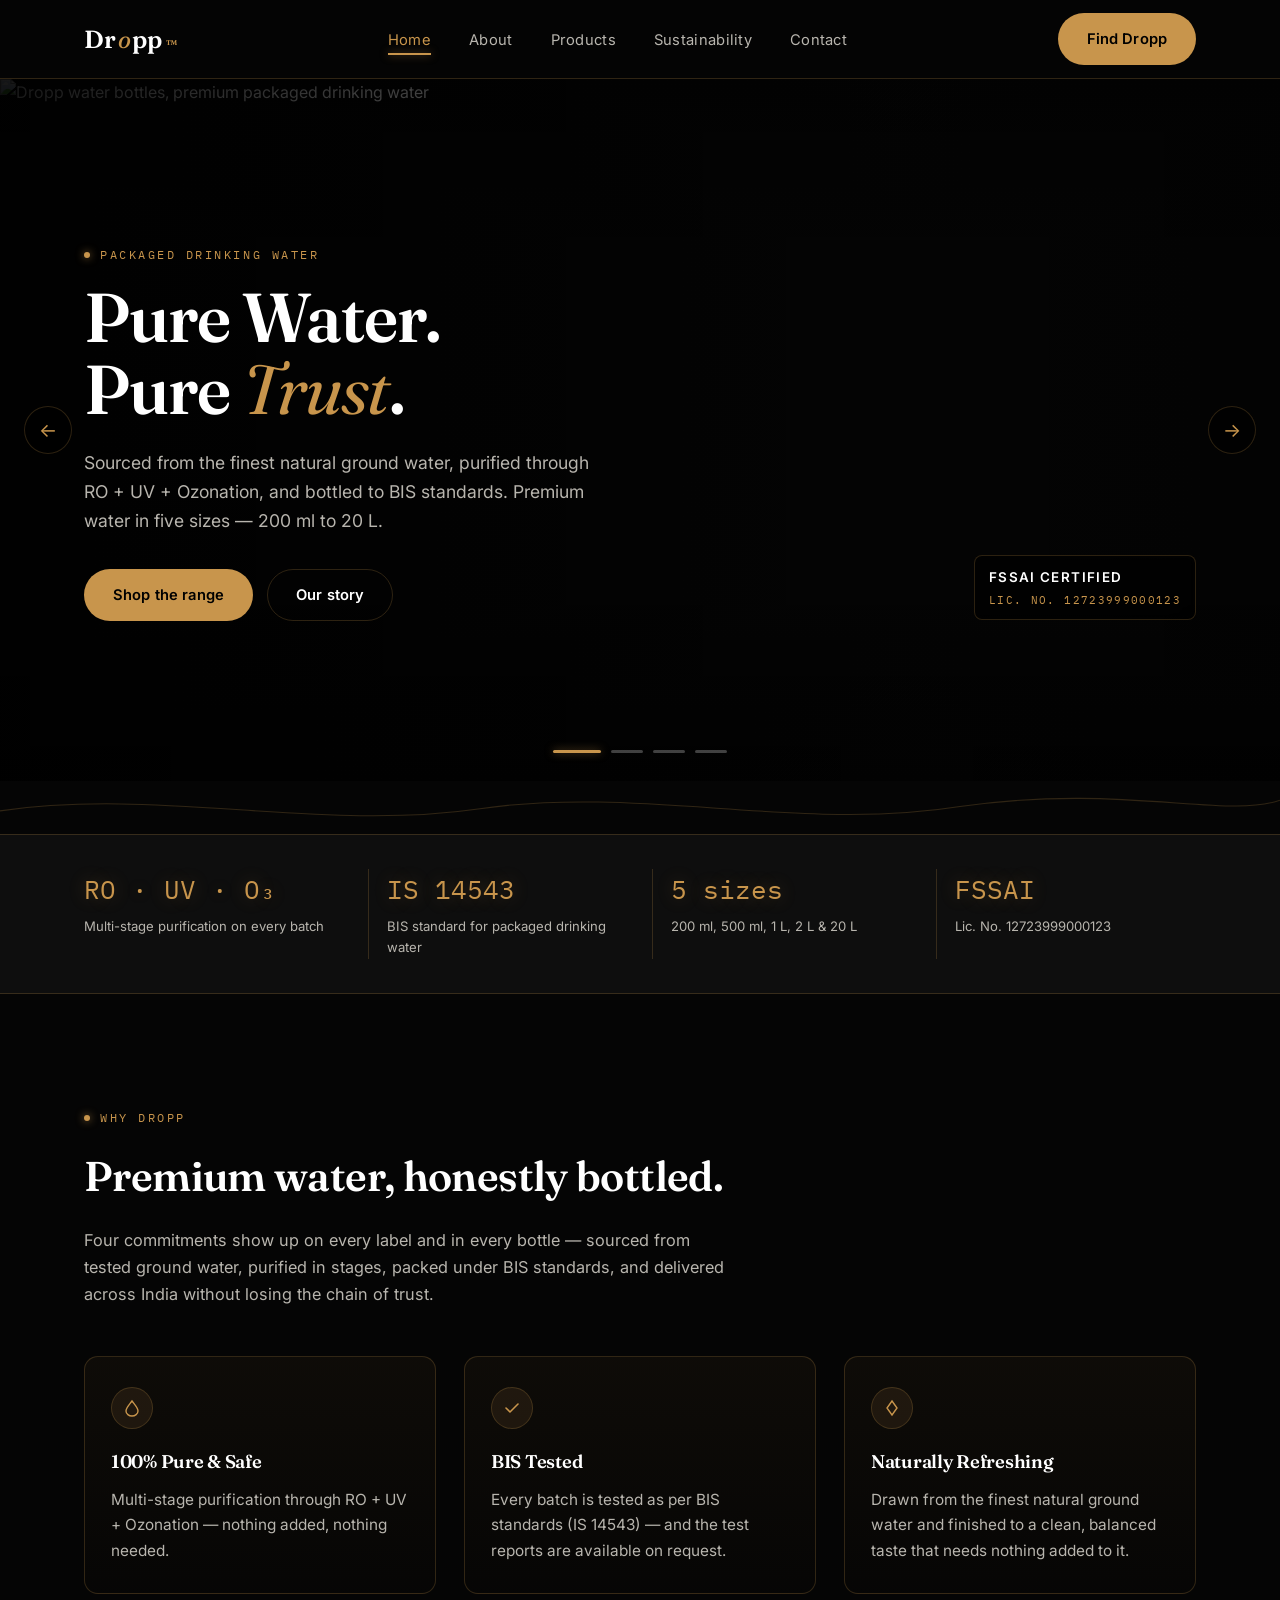
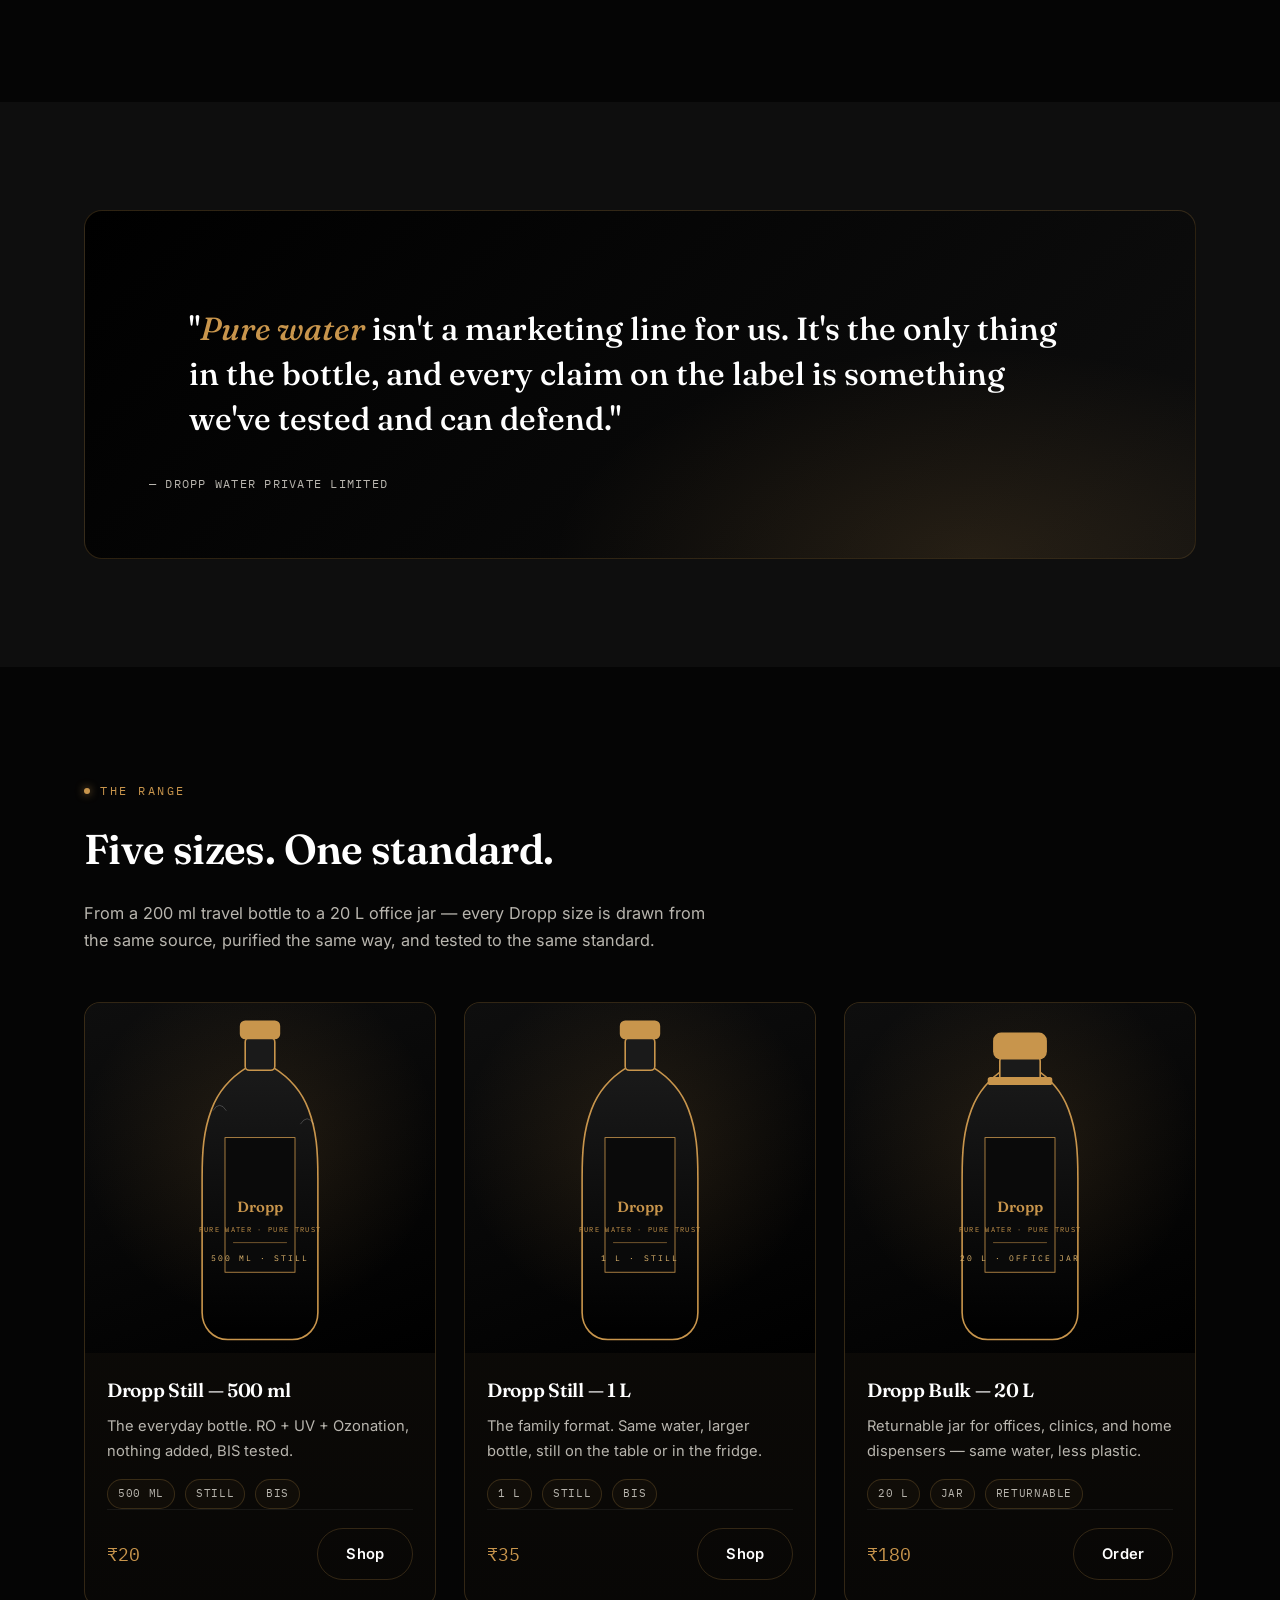
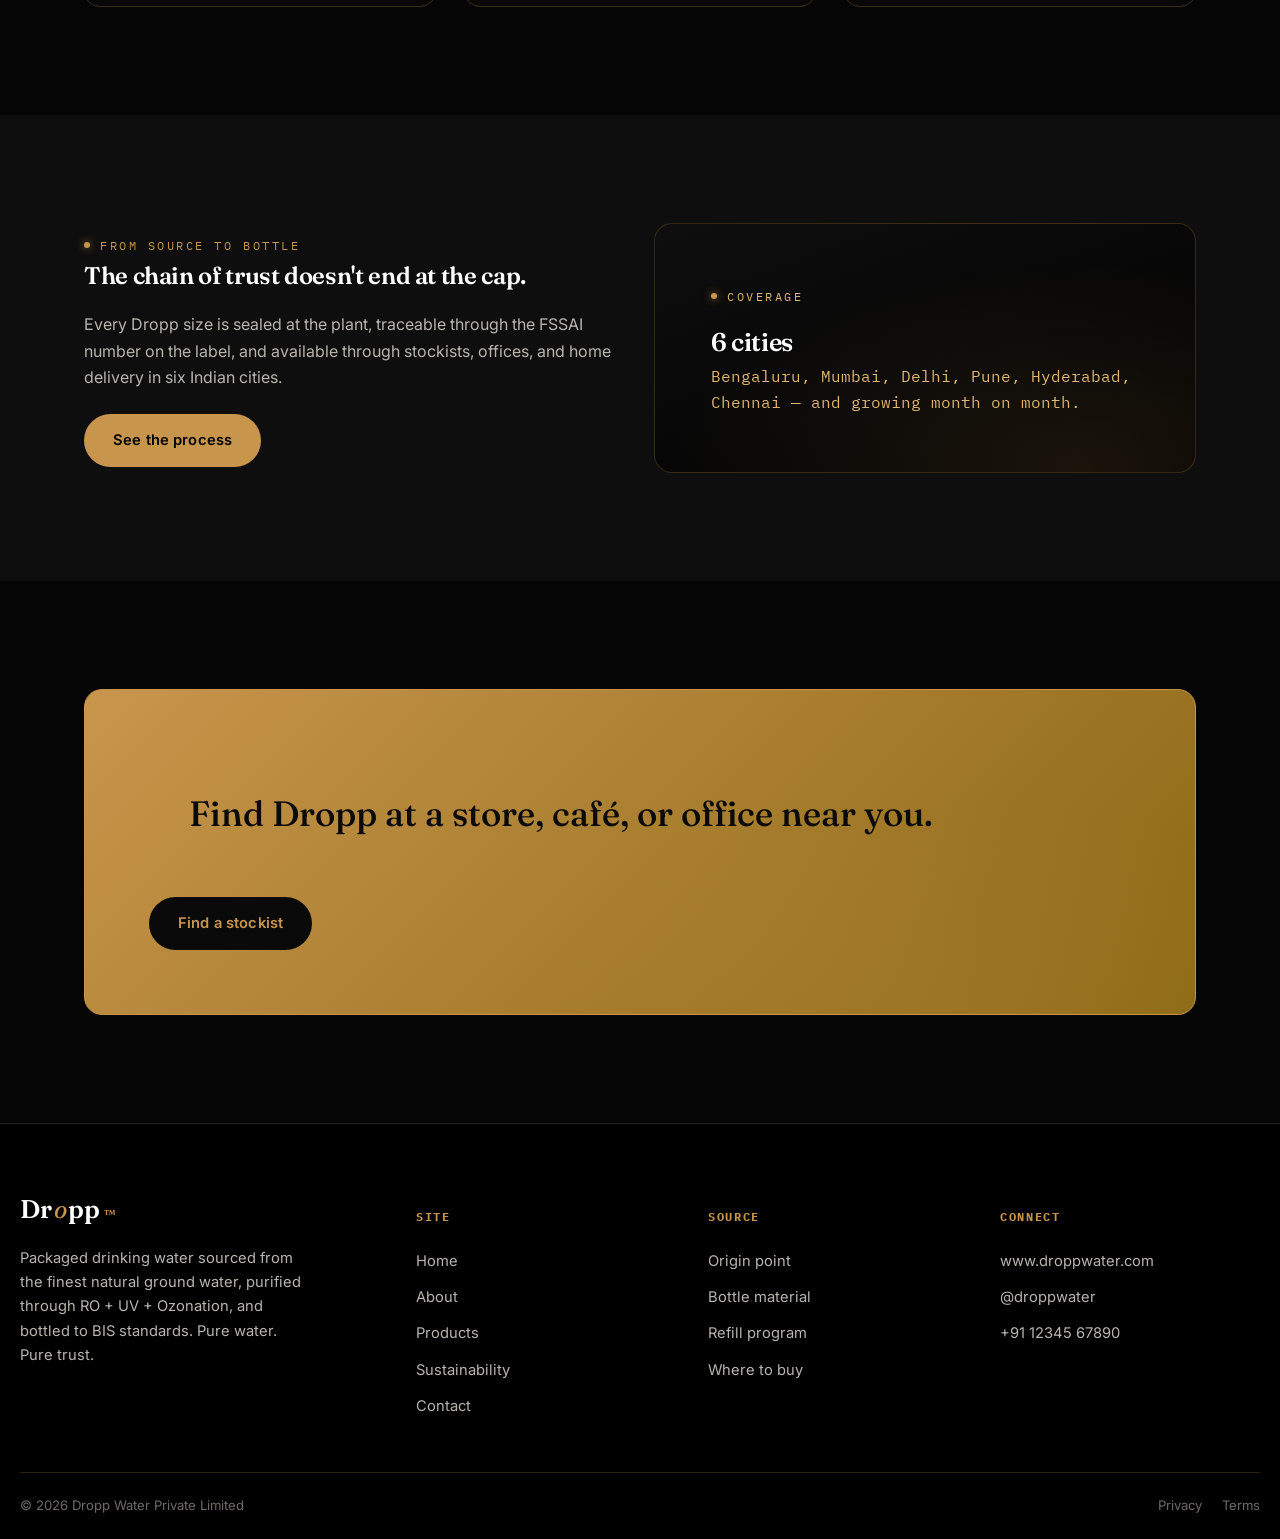
==== index.html @ 93db6e57 "Add files via upload" ====
<!DOCTYPE html>
<html lang="en">
<head>
<meta charset="UTF-8">
<meta name="viewport" content="width=device-width, initial-scale=1.0">
<title>Dropp — Pure Water. Pure Trust.</title>
<meta name="description" content="Dropp is packaged drinking water sourced from the finest natural ground water, purified through RO + UV + ozonation, and bottled to BIS standards. Pure water. Pure trust.">
<link rel="preconnect" href="https://fonts.googleapis.com">
<link href="https://fonts.googleapis.com/css2?family=Fraunces:ital,opsz,wght@0,9..144,380;0,9..144,500;0,9..144,600;1,9..144,400&family=Inter:wght@400;500;600&family=IBM+Plex+Mono:wght@400;500&display=swap" rel="stylesheet">
<link rel="stylesheet" href="styles.css">
</head>
<body>

<header class="site-header">
  <div class="wrap">
    <a href="index.html" class="logo">Dr<em>o</em>pp<sup>™</sup></a>
    <nav class="main-nav" id="main-nav">
      <ul>
        <li><a href="index.html" class="active">Home</a></li>
        <li><a href="about.html">About</a></li>
        <li><a href="products.html">Products</a></li>
        <li><a href="sustainability.html">Sustainability</a></li>
        <li><a href="contact.html">Contact</a></li>
      </ul>
    </nav>
    <div class="header-actions">
      <a href="contact.html" class="btn btn-primary">Find Dropp</a>
      <button class="menu-toggle" aria-label="Toggle menu" aria-expanded="false"><span></span></button>
    </div>
  </div>
</header>

<main>

  <!-- HERO SLIDER -->
  <section class="hero-slider" aria-roledescription="carousel" aria-label="Featured highlights">

    <!-- Slide 1: Bottle product image -->
    <div class="slide active" role="group" aria-label="Slide 1 of 4">
      <div class="slide-bg">
        <img src="image/bottles.png" alt="Dropp water bottles, premium packaged drinking water">
      </div>
      <div class="wrap slide-inner">
        <div class="slide-content">
          <span class="eyebrow">Packaged Drinking Water</span>
          <h1>Pure Water.<br>Pure <em>Trust</em>.</h1>
          <p class="lede">Sourced from the finest natural ground water, purified through RO + UV + Ozonation, and bottled to BIS standards. Premium water in five sizes — 200&nbsp;ml to 20&nbsp;L.</p>
          <div class="hero-actions">
            <a href="products.html" class="btn btn-primary">Shop the range</a>
            <a href="about.html" class="btn btn-ghost">Our story</a>
          </div>
        </div>
        <div class="slide-art" aria-hidden="true">
          <div class="gold-emblem">
            <strong>FSSAI Certified</strong>
            Lic. No. 12723999000123
          </div>
        </div>
      </div>
    </div>

    <!-- Slide 2: Multi-stage purification -->
    <div class="slide" role="group" aria-label="Slide 2 of 4">
      <div class="slide-bg gradient"></div>
      <div class="wrap slide-inner">
        <div class="slide-content">
          <span class="eyebrow">The Process</span>
          <h1>RO&nbsp;+&nbsp;UV&nbsp;+<br><em>Ozonation</em>.</h1>
          <p class="lede">Every drop passes through a multi-stage purification sequence — sediment filtration, reverse osmosis, ultraviolet sterilisation, and ozone treatment — so what reaches the bottle is nothing but water.</p>
          <div class="hero-actions">
            <a href="sustainability.html" class="btn btn-primary">See the process</a>
            <a href="products.html" class="btn btn-ghost">Browse sizes</a>
          </div>
        </div>
        <div class="slide-art" aria-hidden="true">
          <svg viewBox="0 0 320 380" xmlns="http://www.w3.org/2000/svg" style="width:100%; max-width:340px;">
            <defs>
              <linearGradient id="dropGrad" x1="0" y1="0" x2="0" y2="1">
                <stop offset="0%" stop-color="#E0B66E" stop-opacity="0.9"/>
                <stop offset="60%" stop-color="#C8954C" stop-opacity="0.7"/>
                <stop offset="100%" stop-color="#8B6914" stop-opacity="0.4"/>
              </linearGradient>
            </defs>
            <path d="M160,30 C 120,90 70,150 70,210 C 70,270 110,310 160,310 C 210,310 250,270 250,210 C 250,150 200,90 160,30 Z" fill="url(#dropGrad)" stroke="#C8954C" stroke-width="1.5"/>
            <ellipse cx="135" cy="160" rx="14" ry="28" fill="#F5E6C8" opacity="0.4"/>
            <circle cx="160" cy="340" r="4" fill="#C8954C"/>
            <text x="160" y="365" text-anchor="middle" font-family="IBM Plex Mono, monospace" font-size="10" fill="#C8954C" letter-spacing="2">PURE</text>
          </svg>
        </div>
      </div>
    </div>

    <!-- Slide 3: Source -->
    <div class="slide" role="group" aria-label="Slide 3 of 4">
      <div class="slide-bg gradient"></div>
      <div class="wrap slide-inner">
        <div class="slide-content">
          <span class="eyebrow">The Source</span>
          <h1>From the Finest<br>Natural <em>Ground Water</em>.</h1>
          <p class="lede">Drawn from tested aquifers, never blended, and bottled at a facility that meets the standards set by BIS (IS 14543) and FSSAI. Every claim on the label is one we can stand behind.</p>
          <div class="hero-actions">
            <a href="about.html" class="btn btn-primary">Read the source story</a>
            <a href="contact.html" class="btn btn-ghost">Become a stockist</a>
          </div>
        </div>
        <div class="slide-art" aria-hidden="true">
          <svg viewBox="0 0 360 320" xmlns="http://www.w3.org/2000/svg" style="width:100%; max-width:380px;">
            <g fill="none" stroke="#C8954C" stroke-width="1.2" opacity="0.6">
              <path d="M0,260 L60,200 L110,230 L160,160 L210,210 L260,140 L310,180 L360,150"/>
              <path d="M0,260 L60,200 L110,230 L160,160 L210,210 L260,140 L310,180 L360,150 L360,320 L0,320 Z" fill="#C8954C" opacity="0.12"/>
            </g>
            <g fill="#C8954C" opacity="0.85">
              <path d="M120,160 L132,180 L108,180 Z"/>
              <path d="M180,180 L196,210 L164,210 Z"/>
              <path d="M240,150 L258,184 L222,184 Z"/>
              <path d="M300,170 L314,196 L286,196 Z"/>
            </g>
            <g stroke="#E0B66E" stroke-width="1" fill="none" opacity="0.7">
              <path d="M40,80 Q120,40 220,70 T340,60"/>
              <path d="M60,120 Q140,90 240,110 T340,100"/>
            </g>
            <circle cx="180" cy="210" r="3" fill="#E0B66E"/>
            <line x1="180" y1="210" x2="240" y2="100" stroke="#E0B66E" stroke-width="0.8" stroke-dasharray="3 3"/>
            <text x="246" y="98" font-family="IBM Plex Mono, monospace" font-size="9" fill="#E0B66E" letter-spacing="2">SOURCE</text>
          </svg>
        </div>
      </div>
    </div>

    <!-- Slide 4: Sizes -->
    <div class="slide" role="group" aria-label="Slide 4 of 4">
      <div class="slide-bg">
        <img src="image/bottles.png" alt="Dropp bottle range">
      </div>
      <div class="wrap slide-inner">
        <div class="slide-content">
          <span class="eyebrow">The Range</span>
          <h1>200&nbsp;ml to 20&nbsp;L.<br><em>One water</em>.</h1>
          <p class="lede">Travel size, everyday bottle, family format, table service, office jar — every Dropp size draws from the same source and meets the same standard. Find the one that fits.</p>
          <div class="size-rail" aria-hidden="true">
            <span class="size-pill">200 ml</span>
            <span class="size-pill active">500 ml</span>
            <span class="size-pill">1 L</span>
            <span class="size-pill">2 L</span>
            <span class="size-pill">20 L</span>
          </div>
          <div class="hero-actions" style="margin-top:30px;">
            <a href="products.html" class="btn btn-primary">View all sizes</a>
          </div>
        </div>
      </div>
    </div>

    <!-- slider controls -->
    <button class="slider-arrow prev" aria-label="Previous slide">&#8592;</button>
    <button class="slider-arrow next" aria-label="Next slide">&#8594;</button>
    <div class="slider-dots" role="tablist">
      <button class="active" aria-label="Go to slide 1"></button>
      <button aria-label="Go to slide 2"></button>
      <button aria-label="Go to slide 3"></button>
      <button aria-label="Go to slide 4"></button>
    </div>
  </section>

  <div class="section-divider">
    <svg class="contour" viewBox="0 0 1200 50" preserveAspectRatio="none" aria-hidden="true">
      <path d="M0,28 C150,6 300,48 450,26 C600,4 750,48 900,24 C1050,2 1150,36 1200,18"/>
    </svg>
  </div>

  <!-- STAT STRIP -->
  <section class="stat-strip">
    <div class="wrap">
      <div class="stat">
        <div class="num">RO · UV · O₃</div>
        <div class="lbl">Multi-stage purification on every batch</div>
      </div>
      <div class="stat">
        <div class="num">IS 14543</div>
        <div class="lbl">BIS standard for packaged drinking water</div>
      </div>
      <div class="stat">
        <div class="num">5 sizes</div>
        <div class="lbl">200 ml, 500 ml, 1 L, 2 L &amp; 20 L</div>
      </div>
      <div class="stat">
        <div class="num">FSSAI</div>
        <div class="lbl">Lic. No. 12723999000123</div>
      </div>
    </div>
  </section>

  <!-- WHY DROPP -->
  <section class="section">
    <div class="wrap">
      <div class="section-head">
        <span class="eyebrow">Why Dropp</span>
        <h2>Premium water, honestly bottled.</h2>
        <p>Four commitments show up on every label and in every bottle — sourced from tested ground water, purified in stages, packed under BIS standards, and delivered across India without losing the chain of trust.</p>
      </div>
      <div class="grid-3">
        <article class="pillar">
          <div class="mark">
            <svg width="18" height="18" viewBox="0 0 18 18" fill="none"><path d="M9 2 C 6,6 3,9 3,12 C 3,15 6,17 9,17 C 12,17 15,15 15,12 C 15,9 12,6 9,2 Z" stroke="#C8954C" stroke-width="1.4" fill="none"/></svg>
          </div>
          <h3>100% Pure &amp; Safe</h3>
          <p>Multi-stage purification through RO + UV + Ozonation — nothing added, nothing needed.</p>
        </article>
        <article class="pillar">
          <div class="mark">
            <svg width="18" height="18" viewBox="0 0 18 18" fill="none"><path d="M3 9 L7 13 L15 5" stroke="#C8954C" stroke-width="1.6" fill="none" stroke-linecap="round" stroke-linejoin="round"/></svg>
          </div>
          <h3>BIS Tested</h3>
          <p>Every batch is tested as per BIS standards (IS 14543) — and the test reports are available on request.</p>
        </article>
        <article class="pillar">
          <div class="mark">
            <svg width="18" height="18" viewBox="0 0 18 18" fill="none"><path d="M9 2 L14 9 L9 16 L4 9 Z" stroke="#C8954C" stroke-width="1.4"/></svg>
          </div>
          <h3>Naturally Refreshing</h3>
          <p>Drawn from the finest natural ground water and finished to a clean, balanced taste that needs nothing added to it.</p>
        </article>
      </div>
    </div>
  </section>

  <!-- QUOTE -->
  <section class="section alt">
    <div class="wrap">
      <div class="quote-block">
        <blockquote>"<em>Pure water</em> isn't a marketing line for us. It's the only thing in the bottle, and every claim on the label is something we've tested and can defend."</blockquote>
        <cite>— Dropp Water Private Limited</cite>
      </div>
    </div>
  </section>

  <!-- FEATURED PRODUCTS -->
  <section class="section">
    <div class="wrap">
      <div class="section-head">
        <span class="eyebrow">The range</span>
        <h2>Five sizes. One standard.</h2>
        <p>From a 200&nbsp;ml travel bottle to a 20&nbsp;L office jar — every Dropp size is drawn from the same source, purified the same way, and tested to the same standard.</p>
      </div>
      <div class="grid-3">

        <article class="product-card">
          <div class="shot">
            <svg viewBox="0 0 200 260" xmlns="http://www.w3.org/2000/svg">
              <defs>
                <linearGradient id="bot1" x1="0" y1="0" x2="0" y2="1">
                  <stop offset="0%" stop-color="#1a1a1a"/><stop offset="100%" stop-color="#000000"/>
                </linearGradient>
              </defs>
              <path d="M90,48 C82,53 70,63 64,79 C58,95 57,110 57,130 L57,230 C57,241 65,250 76,250 L124,250 C135,250 143,241 143,230 L143,130 C143,110 142,95 136,79 C130,63 118,53 110,48 Z" fill="url(#bot1)" stroke="#C8954C" stroke-width="1.2"/>
              <rect x="74" y="100" width="52" height="100" fill="#0a0a0a" stroke="#C8954C" stroke-width="0.6"/>
              <text x="100" y="155" text-anchor="middle" font-family="Fraunces, serif" font-size="11" font-weight="600" fill="#C8954C">Dropp</text>
              <text x="100" y="170" text-anchor="middle" font-family="IBM Plex Mono, monospace" font-size="5" fill="#C8954C" letter-spacing="1">PURE WATER · PURE TRUST</text>
              <line x1="80" y1="178" x2="120" y2="178" stroke="#C8954C" stroke-width="0.4"/>
              <text x="100" y="192" text-anchor="middle" font-family="IBM Plex Mono, monospace" font-size="6" fill="#E0B66E" letter-spacing="1.5">500 ML · STILL</text>
              <rect x="89" y="26" width="22" height="24" rx="3" fill="#1a1a1a" stroke="#C8954C" stroke-width="1.2"/>
              <rect x="85" y="13" width="30" height="14" rx="4" fill="#C8954C"/>
              <path d="M65,80 Q70,72 75,80" stroke="rgba(255,255,255,0.25)" stroke-width="0.6" fill="none"/>
              <path d="M130,90 Q135,82 140,90" stroke="rgba(255,255,255,0.25)" stroke-width="0.6" fill="none"/>
            </svg>
          </div>
          <div class="body">
            <h3>Dropp Still — 500 ml</h3>
            <p class="desc">The everyday bottle. RO + UV + Ozonation, nothing added, BIS tested.</p>
            <div class="meta"><span class="tag">500 ml</span><span class="tag">Still</span><span class="tag">BIS</span></div>
            <div class="price-row"><span class="price">₹20</span><a href="products.html" class="btn btn-ghost">Shop</a></div>
          </div>
        </article>

        <article class="product-card">
          <div class="shot">
            <svg viewBox="0 0 200 260" xmlns="http://www.w3.org/2000/svg">
              <defs>
                <linearGradient id="bot2" x1="0" y1="0" x2="0" y2="1">
                  <stop offset="0%" stop-color="#1a1a1a"/><stop offset="100%" stop-color="#000000"/>
                </linearGradient>
              </defs>
              <path d="M90,48 C82,53 70,63 64,79 C58,95 57,110 57,130 L57,230 C57,241 65,250 76,250 L124,250 C135,250 143,241 143,230 L143,130 C143,110 142,95 136,79 C130,63 118,53 110,48 Z" fill="url(#bot2)" stroke="#C8954C" stroke-width="1.2"/>
              <rect x="74" y="100" width="52" height="100" fill="#0a0a0a" stroke="#C8954C" stroke-width="0.6"/>
              <text x="100" y="155" text-anchor="middle" font-family="Fraunces, serif" font-size="11" font-weight="600" fill="#C8954C">Dropp</text>
              <text x="100" y="170" text-anchor="middle" font-family="IBM Plex Mono, monospace" font-size="5" fill="#C8954C" letter-spacing="1">PURE WATER · PURE TRUST</text>
              <line x1="80" y1="178" x2="120" y2="178" stroke="#C8954C" stroke-width="0.4"/>
              <text x="100" y="192" text-anchor="middle" font-family="IBM Plex Mono, monospace" font-size="6" fill="#E0B66E" letter-spacing="1.5">1 L · STILL</text>
              <rect x="89" y="26" width="22" height="24" rx="3" fill="#1a1a1a" stroke="#C8954C" stroke-width="1.2"/>
              <rect x="85" y="13" width="30" height="14" rx="4" fill="#C8954C"/>
            </svg>
          </div>
          <div class="body">
            <h3>Dropp Still — 1 L</h3>
            <p class="desc">The family format. Same water, larger bottle, still on the table or in the fridge.</p>
            <div class="meta"><span class="tag">1 L</span><span class="tag">Still</span><span class="tag">BIS</span></div>
            <div class="price-row"><span class="price">₹35</span><a href="products.html" class="btn btn-ghost">Shop</a></div>
          </div>
        </article>

        <article class="product-card">
          <div class="shot">
            <svg viewBox="0 0 200 260" xmlns="http://www.w3.org/2000/svg">
              <defs>
                <linearGradient id="bot3" x1="0" y1="0" x2="0" y2="1">
                  <stop offset="0%" stop-color="#1a1a1a"/><stop offset="100%" stop-color="#000000"/>
                </linearGradient>
              </defs>
              <path d="M90,48 C82,53 70,63 64,79 C58,95 57,110 57,130 L57,230 C57,241 65,250 76,250 L124,250 C135,250 143,241 143,230 L143,130 C143,110 142,95 136,79 C130,63 118,53 110,48 Z" fill="url(#bot3)" stroke="#C8954C" stroke-width="1.2"/>
              <rect x="74" y="100" width="52" height="100" fill="#0a0a0a" stroke="#C8954C" stroke-width="0.6"/>
              <text x="100" y="155" text-anchor="middle" font-family="Fraunces, serif" font-size="11" font-weight="600" fill="#C8954C">Dropp</text>
              <text x="100" y="170" text-anchor="middle" font-family="IBM Plex Mono, monospace" font-size="5" fill="#C8954C" letter-spacing="1">PURE WATER · PURE TRUST</text>
              <line x1="80" y1="178" x2="120" y2="178" stroke="#C8954C" stroke-width="0.4"/>
              <text x="100" y="192" text-anchor="middle" font-family="IBM Plex Mono, monospace" font-size="6" fill="#E0B66E" letter-spacing="1.5">20 L · OFFICE JAR</text>
              <rect x="85" y="40" width="30" height="20" rx="3" fill="#1a1a1a" stroke="#C8954C" stroke-width="1.2"/>
              <rect x="80" y="22" width="40" height="20" rx="6" fill="#C8954C"/>
              <rect x="76" y="55" width="48" height="6" rx="2" fill="#C8954C"/>
            </svg>
          </div>
          <div class="body">
            <h3>Dropp Bulk — 20 L</h3>
            <p class="desc">Returnable jar for offices, clinics, and home dispensers — same water, less plastic.</p>
            <div class="meta"><span class="tag">20 L</span><span class="tag">Jar</span><span class="tag">Returnable</span></div>
            <div class="price-row"><span class="price">₹180</span><a href="products.html" class="btn btn-ghost">Order</a></div>
          </div>
        </article>

      </div>
    </div>
  </section>

  <!-- SUSTAINABILITY TEASER -->
  <section class="section alt">
    <div class="wrap grid-2" style="align-items:center;">
      <div>
        <span class="eyebrow">From source to bottle</span>
        <h2>The chain of trust doesn't end at the cap.</h2>
        <p style="color:var(--ink-soft); margin-top:16px;">Every Dropp size is sealed at the plant, traceable through the FSSAI number on the label, and available through stockists, offices, and home delivery in six Indian cities.</p>
        <a href="sustainability.html" class="btn btn-primary" style="margin-top:24px;">See the process</a>
      </div>
      <div class="elevation">
        <span class="eyebrow" style="color:var(--copper-soft);">Coverage</span>
        <h3 style="margin-top:14px;">6 cities</h3>
        <p class="reading">Bengaluru, Mumbai, Delhi, Pune, Hyderabad, Chennai — and growing month on month.</p>
      </div>
    </div>
  </section>

  <!-- CTA -->
  <section class="section">
    <div class="wrap">
      <div class="quote-block" style="background:linear-gradient(135deg, #C8954C, #8B6914); border-color:#C8954C;">
        <blockquote style="max-width:none; font-size:clamp(1.5rem,3vw,2.2rem); color:#0A0A0A;">Find Dropp at a store, café, or office near you.</blockquote>
        <a href="contact.html" class="btn btn-light" style="margin-top:24px; background:#0A0A0A; color:#C8954C;">Find a stockist</a>
      </div>
    </div>
  </section>

</main>

<footer class="site-footer">
  <div class="wrap foot-top">
    <div class="foot-grid">
      <div class="foot-brand">
        <a href="index.html" class="logo">Dr<em>o</em>pp<sup>™</sup></a>
        <p>Packaged drinking water sourced from the finest natural ground water, purified through RO + UV + Ozonation, and bottled to BIS standards. Pure water. Pure trust.</p>
      </div>
      <div class="foot-col">
        <h5>Site</h5>
        <a href="index.html">Home</a>
        <a href="about.html">About</a>
        <a href="products.html">Products</a>
        <a href="sustainability.html">Sustainability</a>
        <a href="contact.html">Contact</a>
      </div>
      <div class="foot-col">
        <h5>Source</h5>
        <a href="about.html">Origin point</a>
        <a href="sustainability.html">Bottle material</a>
        <a href="sustainability.html">Refill program</a>
        <a href="contact.html">Where to buy</a>
      </div>
      <div class="foot-col">
        <h5>Connect</h5>
        <a href="#">www.droppwater.com</a>
        <a href="#">@droppwater</a>
        <a href="contact.html">+91 12345 67890</a>
      </div>
    </div>
  </div>
  <div class="wrap foot-bottom">
    <span>© <span data-year></span> Dropp Water Private Limited</span>
    <div class="legal-links"><a href="#">Privacy</a><a href="#">Terms</a></div>
  </div>
</footer>

<script src="script.js"></script>
</body>
</html>
---- styles.css ----
/* ============================================================
   Dropp — design tokens
   Concept: pure black field with rich gold accents, echoing
   the Dropp bottle — black label, gold serif type, mountain
   illustration in amber. Premium packaged drinking water.
   ============================================================ */

:root{
  /* color — black field with gold accents */
  --bg:         #050505;
  --bg-alt:     #0E0E0E;
  --bg-deep:    #000000;
  --ink:        #FFFFFF;
  --ink-soft:   #B8B5AE;
  --ink-faint:  #6E6B65;
  --primary:    #C8954C;          /* rich gold */
  --primary-deep: #8B6914;        /* deep amber */
  --primary-bright: #E0B66E;      /* light gold */
  --mist:       #E8C887;          /* light gold */
  --mist-pale:  #F5E6C8;          /* cream */
  --copper:     #C8954C;          /* gold accent */
  --copper-soft:#E0B66E;          /* light gold */
  --line:       rgba(200,149,76,0.22);
  --line-soft:  rgba(255,255,255,0.06);
  --white:      #FFFFFF;

  /* type */
  --f-display: "Fraunces", Georgia, serif;
  --f-body: "Inter", -apple-system, sans-serif;
  --f-mono: "IBM Plex Mono", monospace;

  /* layout */
  --max: 1240px;
  --pad: clamp(20px, 5vw, 64px);
  --radius: 4px;
  --glow: 0 0 40px rgba(200,149,76,0.25);
}

*,*::before,*::after{ box-sizing:border-box; }
html{ scroll-behavior:smooth; }
body{
  margin:0;
  background:var(--bg);
  color:var(--ink);
  font-family:var(--f-body);
  font-size:16px;
  line-height:1.65;
  -webkit-font-smoothing:antialiased;
}
img{ max-width:100%; display:block; }
a{ color:inherit; }
ul{ margin:0; padding:0; list-style:none; }
h1,h2,h3,h4{ margin:0; font-family:var(--f-display); font-weight:600; color:var(--ink); letter-spacing:-0.015em; }
p{ margin:0; }
button{ font-family:inherit; }

@media (prefers-reduced-motion: reduce){
  *{ animation-duration:0.001ms !important; animation-iteration-count:1 !important; transition-duration:0.001ms !important; scroll-behavior:auto !important; }
}

:focus-visible{
  outline:2px solid var(--primary);
  outline-offset:3px;
}

.wrap{
  max-width:var(--max);
  margin:0 auto;
  padding-left:var(--pad);
  padding-right:var(--pad);
}

/* ---------- eyebrow / mono utility ---------- */
.eyebrow{
  font-family:var(--f-mono);
  font-size:0.72rem;
  letter-spacing:0.22em;
  text-transform:uppercase;
  color:var(--primary);
  display:inline-flex;
  align-items:center;
  gap:10px;
}
.eyebrow::before{
  content:"";
  width:6px; height:6px;
  border-radius:50%;
  background:var(--primary);
  flex:none;
  box-shadow:0 0 8px rgba(200,149,76,0.8);
}

/* ---------- header ---------- */
.site-header{
  position:sticky;
  top:0;
  z-index:50;
  background:rgba(5,5,5,0.85);
  backdrop-filter:blur(12px);
  border-bottom:1px solid var(--line);
}
.site-header .wrap{
  display:flex;
  align-items:center;
  justify-content:space-between;
  height:78px;
}
.logo{
  font-family:var(--f-display);
  font-size:1.55rem;
  font-weight:600;
  text-decoration:none;
  display:inline-flex;
  align-items:baseline;
  gap:2px;
  color:var(--white);
  letter-spacing:-0.01em;
}
.logo em{
  font-style:italic;
  font-weight:400;
  color:var(--primary);
}
.logo .dot{ color:var(--primary); }
.logo sup{
  font-size:0.45em;
  vertical-align:super;
  color:var(--primary);
  font-weight:500;
  margin-left:2px;
  letter-spacing:0.05em;
}

nav.main-nav ul{
  display:flex;
  gap:clamp(18px,3vw,38px);
}
nav.main-nav a{
  font-size:0.92rem;
  text-decoration:none;
  color:var(--ink-soft);
  position:relative;
  padding:6px 0;
  transition:color .2s ease;
  letter-spacing:0.02em;
}
nav.main-nav a:hover{ color:var(--ink); }
nav.main-nav a.active{ color:var(--primary); }
nav.main-nav a.active::after{
  content:"";
  position:absolute;
  left:0; right:0; bottom:0;
  height:2px;
  background:var(--primary);
  box-shadow:0 0 8px rgba(200,149,76,0.6);
}

.header-actions{ display:flex; align-items:center; gap:16px; }

.menu-toggle{
  display:none;
  background:none;
  border:1px solid var(--line);
  border-radius:50%;
  width:42px; height:42px;
  align-items:center;
  justify-content:center;
  cursor:pointer;
}
.menu-toggle span, .menu-toggle span::before, .menu-toggle span::after{
  content:"";
  display:block;
  width:16px; height:1.5px;
  background:var(--ink);
  position:relative;
  transition:transform .25s ease, opacity .25s ease;
}
.menu-toggle span::before{ position:absolute; top:-5px; }
.menu-toggle span::after{ position:absolute; top:5px; }

/* ---------- buttons ---------- */
.btn{
  display:inline-flex;
  align-items:center;
  gap:10px;
  font-family:var(--f-body);
  font-weight:600;
  font-size:0.92rem;
  text-decoration:none;
  padding:13px 28px;
  border-radius:999px;
  border:1px solid transparent;
  cursor:pointer;
  transition:transform .25s ease, background .25s ease, color .25s ease, border-color .25s ease, box-shadow .25s ease;
  white-space:nowrap;
  letter-spacing:0.01em;
}
.btn:hover{ transform:translateY(-1px); }
.btn-primary{
  background:var(--primary);
  color:var(--bg-deep);
  box-shadow:0 0 0 rgba(200,149,76,0);
}
.btn-primary:hover{
  background:var(--primary-bright);
  box-shadow:0 8px 28px rgba(200,149,76,0.4);
}
.btn-ghost{
  background:transparent;
  color:var(--ink);
  border-color:var(--line);
}
.btn-ghost:hover{
  border-color:var(--primary);
  color:var(--primary);
}
.btn-copper{
  background:var(--copper);
  color:var(--bg-deep);
}
.btn-copper:hover{ background:var(--primary-bright); }
.btn-light{
  background:var(--white);
  color:var(--bg-deep);
}
.btn-light:hover{ background:var(--mist); }
.btn-outline-gold{
  background:transparent;
  color:var(--primary);
  border-color:var(--primary);
}
.btn-outline-gold:hover{
  background:var(--primary);
  color:var(--bg-deep);
}

/* ---------- contour divider ---------- */
.contour{
  width:100%;
  display:block;
  color:var(--line);
}
.contour path{
  fill:none;
  stroke:currentColor;
  stroke-width:1;
}
.contour.on-dark{ color:rgba(200,149,76,0.25); }
.contour .pin{ fill:var(--primary); }

.section-divider{ position:relative; line-height:0; }

.draw-path{
  stroke-dasharray:1400;
  stroke-dashoffset:1400;
  animation:draw 2.4s ease forwards;
}
@keyframes draw{ to{ stroke-dashoffset:0; } }

/* ---------- HERO SLIDER ---------- */
.hero-slider{
  position:relative;
  overflow:hidden;
  background:var(--bg);
  min-height:clamp(540px, 78vh, 760px);
}
.hero-slider .slide{
  position:absolute;
  inset:0;
  display:flex;
  align-items:center;
  opacity:0;
  transition:opacity .9s ease;
  pointer-events:none;
}
.hero-slider .slide.active{
  opacity:1;
  pointer-events:auto;
  z-index:1;
}
.hero-slider .slide-bg{
  position:absolute;
  inset:0;
  z-index:0;
}
.hero-slider .slide-bg img{
  width:100%;
  height:100%;
  object-fit:cover;
  object-position:center;
}
.hero-slider .slide-bg::after{
  content:"";
  position:absolute;
  inset:0;
  background:
    linear-gradient(90deg, rgba(0,0,0,0.85) 0%, rgba(0,0,0,0.55) 40%, rgba(0,0,0,0.2) 70%, rgba(0,0,0,0.45) 100%),
    linear-gradient(180deg, rgba(0,0,0,0.4) 0%, transparent 30%, transparent 70%, rgba(0,0,0,0.6) 100%);
}
.hero-slider .slide-bg.gradient{
  background:
    radial-gradient(900px 500px at 70% 50%, rgba(200,149,76,0.18), transparent 60%),
    radial-gradient(700px 400px at 20% 80%, rgba(200,149,76,0.10), transparent 60%),
    linear-gradient(160deg, var(--bg-alt), var(--bg-deep));
}
.hero-slider .slide-bg.gradient::after{
  background:radial-gradient(circle at 30% 50%, rgba(0,0,0,0) 0%, rgba(0,0,0,0.4) 100%);
}
.hero-slider .slide-inner{
  position:relative;
  z-index:1;
  width:100%;
  display:grid;
  grid-template-columns:1fr 1fr;
  gap:clamp(24px,5vw,64px);
  align-items:center;
  padding-top:clamp(56px,8vw,96px);
  padding-bottom:clamp(56px,8vw,96px);
}
.hero-slider .slide-content{max-width:560px;}
.hero-slider .eyebrow{ margin-bottom:18px; }
.hero-slider h1{
  font-size:clamp(2.6rem,5.4vw,4.6rem);
  line-height:1.04;
  color:var(--white);
  font-weight:600;
}
.hero-slider h1 em{
  font-style:italic;
  font-weight:400;
  color:var(--primary);
}
.hero-slider .lede{
  font-size:1.1rem;
  color:var(--ink-soft);
  max-width:48ch;
  margin-top:22px;
}
.hero-slider .hero-actions{
  display:flex;
  gap:14px;
  margin-top:34px;
  flex-wrap:wrap;
}
.hero-slider .slide-art{
  position:relative;
  display:flex;
  align-items:center;
  justify-content:center;
  min-height:380px;
}
.hero-slider .slide-art img{
  max-height:560px;
  width:auto;
  filter:drop-shadow(0 30px 60px rgba(0,0,0,0.6));
}
.hero-slider .slide-art .gold-emblem{
  position:absolute;
  bottom:0; right:0;
  font-family:var(--f-mono);
  font-size:0.7rem;
  color:var(--primary);
  letter-spacing:0.12em;
  text-transform:uppercase;
  background:rgba(0,0,0,0.6);
  border:1px solid var(--line);
  padding:10px 14px;
  border-radius:8px;
  backdrop-filter:blur(6px);
}
.hero-slider .slide-art .gold-emblem strong{
  display:block;
  color:var(--white);
  font-size:0.84rem;
  font-family:var(--f-body);
  font-weight:600;
  margin-bottom:2px;
}

/* slider controls */
.slider-arrow{
  position:absolute;
  top:50%;
  transform:translateY(-50%);
  z-index:3;
  width:48px; height:48px;
  border-radius:50%;
  border:1px solid var(--line);
  background:rgba(0,0,0,0.5);
  color:var(--primary);
  font-size:1.2rem;
  cursor:pointer;
  display:flex;
  align-items:center;
  justify-content:center;
  backdrop-filter:blur(8px);
  transition:background .2s ease, border-color .2s ease, color .2s ease;
}
.slider-arrow:hover{
  background:rgba(0,0,0,0.85);
  border-color:var(--primary);
}
.slider-arrow.prev{ left:24px; }
.slider-arrow.next{ right:24px; }

.slider-dots{
  position:absolute;
  bottom:28px;
  left:50%;
  transform:translateX(-50%);
  z-index:3;
  display:flex;
  gap:10px;
}
.slider-dots button{
  width:32px; height:3px;
  border:none;
  background:rgba(255,255,255,0.25);
  cursor:pointer;
  border-radius:2px;
  transition:background .25s ease, width .25s ease;
}
.slider-dots button.active{
  background:var(--primary);
  width:48px;
  box-shadow:0 0 8px rgba(200,149,76,0.5);
}

/* ---------- stat strip ---------- */
.stat-strip{
  border-top:1px solid var(--line);
  border-bottom:1px solid var(--line);
  background:var(--bg-alt);
}
.stat-strip .wrap{
  display:grid;
  grid-template-columns:repeat(4,1fr);
  gap:24px;
  padding-top:34px;
  padding-bottom:34px;
}
.stat{ border-left:1px solid var(--line); padding-left:18px; }
.stat:first-child{ border-left:none; padding-left:0; }
.stat .num{
  font-family:var(--f-mono);
  font-size:1.6rem;
  color:var(--primary);
  text-shadow:0 0 18px rgba(200,149,76,0.3);
}
.stat .lbl{ font-size:0.82rem; color:var(--ink-soft); margin-top:4px; }

/* ---------- generic section ---------- */
.section{ padding:clamp(56px,9vw,108px) 0; }
.section.alt{ background:var(--bg-alt); }
.section-head{ max-width:640px; margin-bottom:48px; }
.section-head h2{ font-size:clamp(1.9rem,3.4vw,2.6rem); margin-top:14px; }
.section-head p{ color:var(--ink-soft); margin-top:16px; font-size:1.02rem; }

/* ---------- pillars / feature grid ---------- */
.grid-3{ display:grid; grid-template-columns:repeat(3,1fr); gap:28px; }
.grid-2{ display:grid; grid-template-columns:repeat(2,1fr); gap:28px; }
.pillar{
  background:linear-gradient(180deg, rgba(200,149,76,0.05), rgba(200,149,76,0.01));
  border:1px solid var(--line);
  border-radius:14px;
  padding:30px 26px;
  transition:border-color .25s ease, transform .25s ease, box-shadow .25s ease;
}
.pillar:hover{
  border-color:rgba(200,149,76,0.5);
  transform:translateY(-2px);
  box-shadow:0 12px 32px rgba(0,0,0,0.4);
}
.pillar .mark{
  width:42px; height:42px;
  border-radius:50%;
  background:rgba(200,149,76,0.10);
  border:1px solid var(--line);
  display:flex; align-items:center; justify-content:center;
  margin-bottom:18px;
}
.pillar h3{ font-size:1.15rem; color:var(--white); }
.pillar p{ color:var(--ink-soft); margin-top:10px; font-size:0.96rem; }

/* ---------- quote ---------- */
.quote-block{
  background:linear-gradient(135deg, var(--bg-deep), var(--bg-alt));
  color:var(--white);
  border:1px solid var(--line);
  border-radius:18px;
  padding:clamp(36px,6vw,64px);
  position:relative;
  overflow:hidden;
}
.quote-block::before{
  content:"";
  position:absolute;
  inset:0;
  background:radial-gradient(700px 350px at 80% 100%, rgba(200,149,76,0.14), transparent 60%);
  pointer-events:none;
}
.quote-block blockquote{
  position:relative;
  font-family:var(--f-display);
  font-size:clamp(1.4rem,2.6vw,2rem);
  font-weight:500;
  line-height:1.4;
  max-width:60ch;
}
.quote-block blockquote em{ font-style:italic; color:var(--primary); }
.quote-block cite{
  position:relative;
  display:block;
  margin-top:24px;
  font-style:normal;
  font-family:var(--f-mono);
  font-size:0.78rem;
  letter-spacing:0.1em;
  text-transform:uppercase;
  color:var(--ink-soft);
}

/* ---------- product cards ---------- */
.product-card{
  background:linear-gradient(180deg, rgba(200,149,76,0.06), rgba(200,149,76,0.02));
  border:1px solid var(--line);
  border-radius:16px;
  overflow:hidden;
  display:flex;
  flex-direction:column;
  transition:border-color .25s ease, transform .25s ease, box-shadow .25s ease;
}
.product-card:hover{
  border-color:rgba(200,149,76,0.5);
  transform:translateY(-3px);
  box-shadow:0 16px 40px rgba(0,0,0,0.5);
}
.product-card .shot{
  aspect-ratio:1/1;
  background:
    radial-gradient(circle at 50% 40%, rgba(200,149,76,0.14), transparent 65%),
    linear-gradient(160deg, var(--bg-alt), var(--bg-deep));
  position:relative;
}
.product-card .shot svg{ position:absolute; inset:0; width:100%; height:100%; }
.product-card .body{ padding:22px 22px 26px; flex:1; display:flex; flex-direction:column; }
.product-card h3{ font-size:1.2rem; color:var(--white); }
.product-card .desc{ color:var(--ink-soft); font-size:0.92rem; margin-top:8px; }
.product-card .meta{ display:flex; gap:10px; margin-top:16px; flex-wrap:wrap; }
.tag{
  font-family:var(--f-mono);
  font-size:0.68rem;
  letter-spacing:0.06em;
  text-transform:uppercase;
  border:1px solid var(--line);
  border-radius:999px;
  padding:5px 10px;
  color:var(--ink-soft);
  background:rgba(200,149,76,0.04);
}
.product-card .price-row{
  margin-top:auto;
  padding-top:18px;
  display:flex;
  align-items:center;
  justify-content:space-between;
  border-top:1px solid var(--line-soft);
}
.product-card .price{
  font-family:var(--f-mono);
  font-size:1.1rem;
  color:var(--primary);
}

/* ---------- spec table ---------- */
.spec-table{
  width:100%;
  border-collapse:collapse;
  font-family:var(--f-mono);
  font-size:0.86rem;
}
.spec-table th, .spec-table td{
  text-align:left;
  padding:14px 16px;
  border-bottom:1px solid var(--line-soft);
}
.spec-table th{
  color:var(--ink-faint);
  font-weight:500;
  text-transform:uppercase;
  font-size:0.72rem;
  letter-spacing:0.1em;
}
.spec-table tr:last-child td{ border-bottom:none; }
.spec-table td.num{ color:var(--primary); }

/* ---------- timeline / process ---------- */
.process{ display:grid; grid-template-columns:repeat(4,1fr); gap:0; position:relative; }
.process-step{ position:relative; padding:0 18px 0 0; }
.process-step .idx{
  font-family:var(--f-mono);
  font-size:0.78rem;
  color:var(--primary);
  display:block;
  margin-bottom:14px;
  letter-spacing:0.1em;
}
.process-step h3{ font-size:1.05rem; color:var(--white); }
.process-step p{ color:var(--ink-soft); font-size:0.9rem; margin-top:8px; }
.process-step::before{
  content:"";
  position:absolute;
  top:30px; right:0;
  width:1px; height:calc(100% - 30px);
  background:var(--line);
  display:none;
}

/* ---------- elevation / contour map block ---------- */
.elevation{
  background:
    radial-gradient(700px 350px at 80% 100%, rgba(200,149,76,0.12), transparent 60%),
    linear-gradient(160deg, var(--bg-alt), var(--bg-deep));
  color:var(--mist);
  border:1px solid var(--line);
  border-radius:18px;
  padding:clamp(34px,5vw,56px);
  position:relative;
  overflow:hidden;
}
.elevation h3{ color:var(--white); font-size:1.6rem; }
.elevation .reading{ font-family:var(--f-mono); color:var(--copper-soft); }

/* ---------- forms ---------- */
.field{ display:flex; flex-direction:column; gap:8px; margin-bottom:20px; }
.field label{
  font-size:0.84rem;
  color:var(--ink-soft);
  font-family:var(--f-mono);
  letter-spacing:0.04em;
}
.field input, .field select, .field textarea{
  font-family:var(--f-body);
  font-size:0.98rem;
  padding:13px 14px;
  border:1px solid var(--line);
  border-radius:8px;
  background:rgba(0,0,0,0.6);
  color:var(--ink);
  transition:border-color .2s ease, background .2s ease;
}
.field input::placeholder, .field textarea::placeholder{ color:var(--ink-faint); }
.field input:focus, .field select:focus, .field textarea:focus{
  border-color:var(--primary);
  background:rgba(0,0,0,0.9);
  outline:none;
}
.field select option{ background:var(--bg-deep); color:var(--ink); }
.field textarea{ resize:vertical; min-height:120px; }
.form-row{ display:grid; grid-template-columns:1fr 1fr; gap:18px; }

/* ---------- accordion (FAQ) ---------- */
.accordion-item{ border-bottom:1px solid var(--line-soft); }
.accordion-item summary{
  list-style:none;
  cursor:pointer;
  padding:22px 0;
  display:flex;
  align-items:center;
  justify-content:space-between;
  font-family:var(--f-display);
  font-size:1.08rem;
  color:var(--ink);
}
.accordion-item summary::-webkit-details-marker{ display:none; }
.accordion-item summary .plus{
  font-family:var(--f-mono);
  color:var(--primary);
  font-size:1.2rem;
  transition:transform .25s ease;
  flex:none;
  margin-left:18px;
}
.accordion-item[open] summary .plus{ transform:rotate(45deg); }
.accordion-item .panel{ padding-bottom:22px; color:var(--ink-soft); max-width:62ch; }

/* ---------- map / locations ---------- */
.locations-list .loc-item{
  display:flex; justify-content:space-between; align-items:flex-start;
  padding:20px 0; border-bottom:1px solid var(--line-soft); gap:18px;
}
.loc-item h4{ font-family:var(--f-body); font-weight:600; font-size:1rem; color:var(--white); }
.loc-item p{ color:var(--ink-soft); font-size:0.9rem; margin-top:4px; }
.loc-item .dist{
  font-family:var(--f-mono);
  font-size:0.82rem;
  color:var(--primary);
  white-space:nowrap;
}

/* ---------- footer ---------- */
.site-footer{
  background:var(--bg-deep);
  color:var(--ink-soft);
  padding-top:0;
  border-top:1px solid var(--line);
}
.site-footer .foot-top{ padding:64px 0 48px; }
.foot-grid{ display:grid; grid-template-columns:1.4fr 1fr 1fr 1fr; gap:32px; }
.foot-brand .logo{ color:var(--white); font-size:1.6rem; }
.foot-brand .logo em{ color:var(--primary); }
.foot-brand p{ color:var(--ink-soft); font-size:0.92rem; margin-top:16px; max-width:32ch; }
.foot-col h5{
  font-family:var(--f-mono);
  font-size:0.74rem;
  letter-spacing:0.14em;
  text-transform:uppercase;
  color:var(--primary);
  margin-bottom:16px;
}
.foot-col a{
  display:block;
  color:var(--ink-soft);
  text-decoration:none;
  font-size:0.92rem;
  padding:6px 0;
  transition:color .2s;
}
.foot-col a:hover{ color:var(--primary); }
.foot-bottom{
  border-top:1px solid var(--line);
  padding:22px 0;
  display:flex; justify-content:space-between; align-items:center;
  font-size:0.82rem; color:var(--ink-faint);
}
.foot-bottom .legal-links{ display:flex; gap:20px; }
.foot-bottom a{ color:inherit; text-decoration:none; }
.foot-bottom a:hover{ color:var(--primary); }

/* ---------- page header (sub pages) ---------- */
.page-head{
  padding-top:clamp(48px,7vw,80px);
  padding-bottom:48px;
  background:
    radial-gradient(900px 400px at 50% 0%, rgba(200,149,76,0.10), transparent 60%);
}
.page-head h1{ font-size:clamp(2.2rem,4.4vw,3.4rem); margin-top:16px; max-width:18ch; }
.page-head p{ color:var(--ink-soft); max-width:58ch; margin-top:18px; font-size:1.04rem; }

/* ---------- product showcase (sizes row) ---------- */
.size-rail{
  display:grid;
  grid-template-columns:repeat(5,1fr);
  gap:14px;
  margin-top:36px;
}
.size-pill{
  border:1px solid var(--line);
  border-radius:999px;
  padding:14px 18px;
  text-align:center;
  font-family:var(--f-mono);
  font-size:0.92rem;
  color:var(--ink-soft);
  background:rgba(200,149,76,0.04);
  transition:border-color .2s ease, color .2s ease, background .2s ease;
}
.size-pill:hover, .size-pill.active{
  border-color:var(--primary);
  color:var(--primary);
  background:rgba(200,149,76,0.10);
}

/* ---------- responsive ---------- */
@media (max-width: 980px){
  .hero-slider .slide-inner{ grid-template-columns:1fr; }
  .hero-slider .slide-art{ order:-1; min-height:auto; }
  .hero-slider .slide-art img{ max-height:380px; }
  .grid-3{ grid-template-columns:1fr 1fr; }
  .stat-strip .wrap{ grid-template-columns:1fr 1fr; row-gap:24px; }
  .foot-grid{ grid-template-columns:1fr 1fr; }
  .process{ grid-template-columns:1fr 1fr; row-gap:32px; }
  .size-rail{ grid-template-columns:repeat(3,1fr); }
}
@media (max-width: 720px){
  nav.main-nav{
    position:fixed; inset:78px 0 0 0;
    background:var(--bg);
    transform:translateY(-110%);
    transition:transform .3s ease;
    padding:24px var(--pad);
    border-top:1px solid var(--line);
  }
  nav.main-nav.open{ transform:translateY(0); }
  nav.main-nav ul{ flex-direction:column; gap:4px; }
  nav.main-nav a{
    display:block;
    padding:14px 0;
    font-size:1.1rem;
    border-bottom:1px solid var(--line-soft);
  }
  .menu-toggle{ display:flex; }
  .header-actions .btn{ display:none; }
  .grid-3{ grid-template-columns:1fr; }
  .grid-2{ grid-template-columns:1fr; }
  .form-row{ grid-template-columns:1fr; }
  .foot-grid{ grid-template-columns:1fr; gap:36px; }
  .foot-bottom{ flex-direction:column; gap:12px; align-items:flex-start; }
  .process{ grid-template-columns:1fr; }
  .slider-arrow.prev{ left:8px; }
  .slider-arrow.next{ right:8px; }
  .size-rail{ grid-template-columns:repeat(2,1fr); }
}
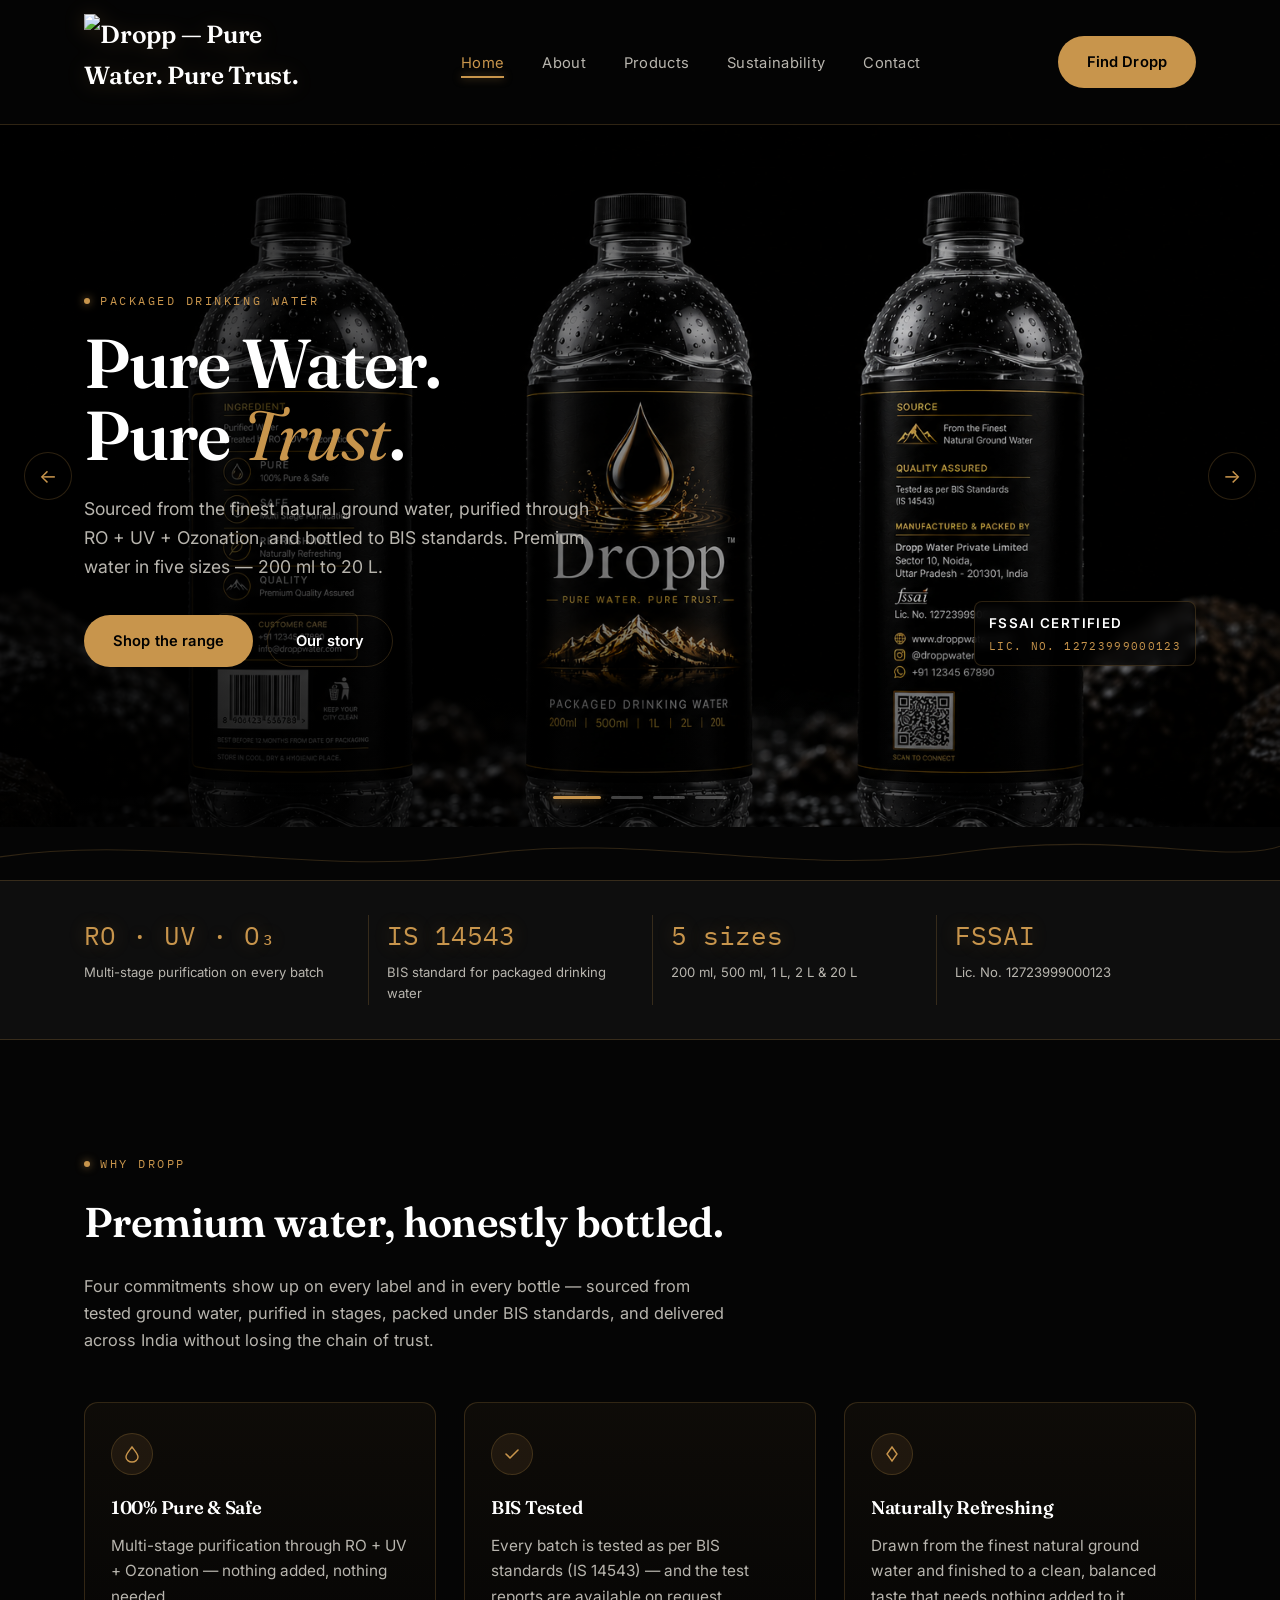
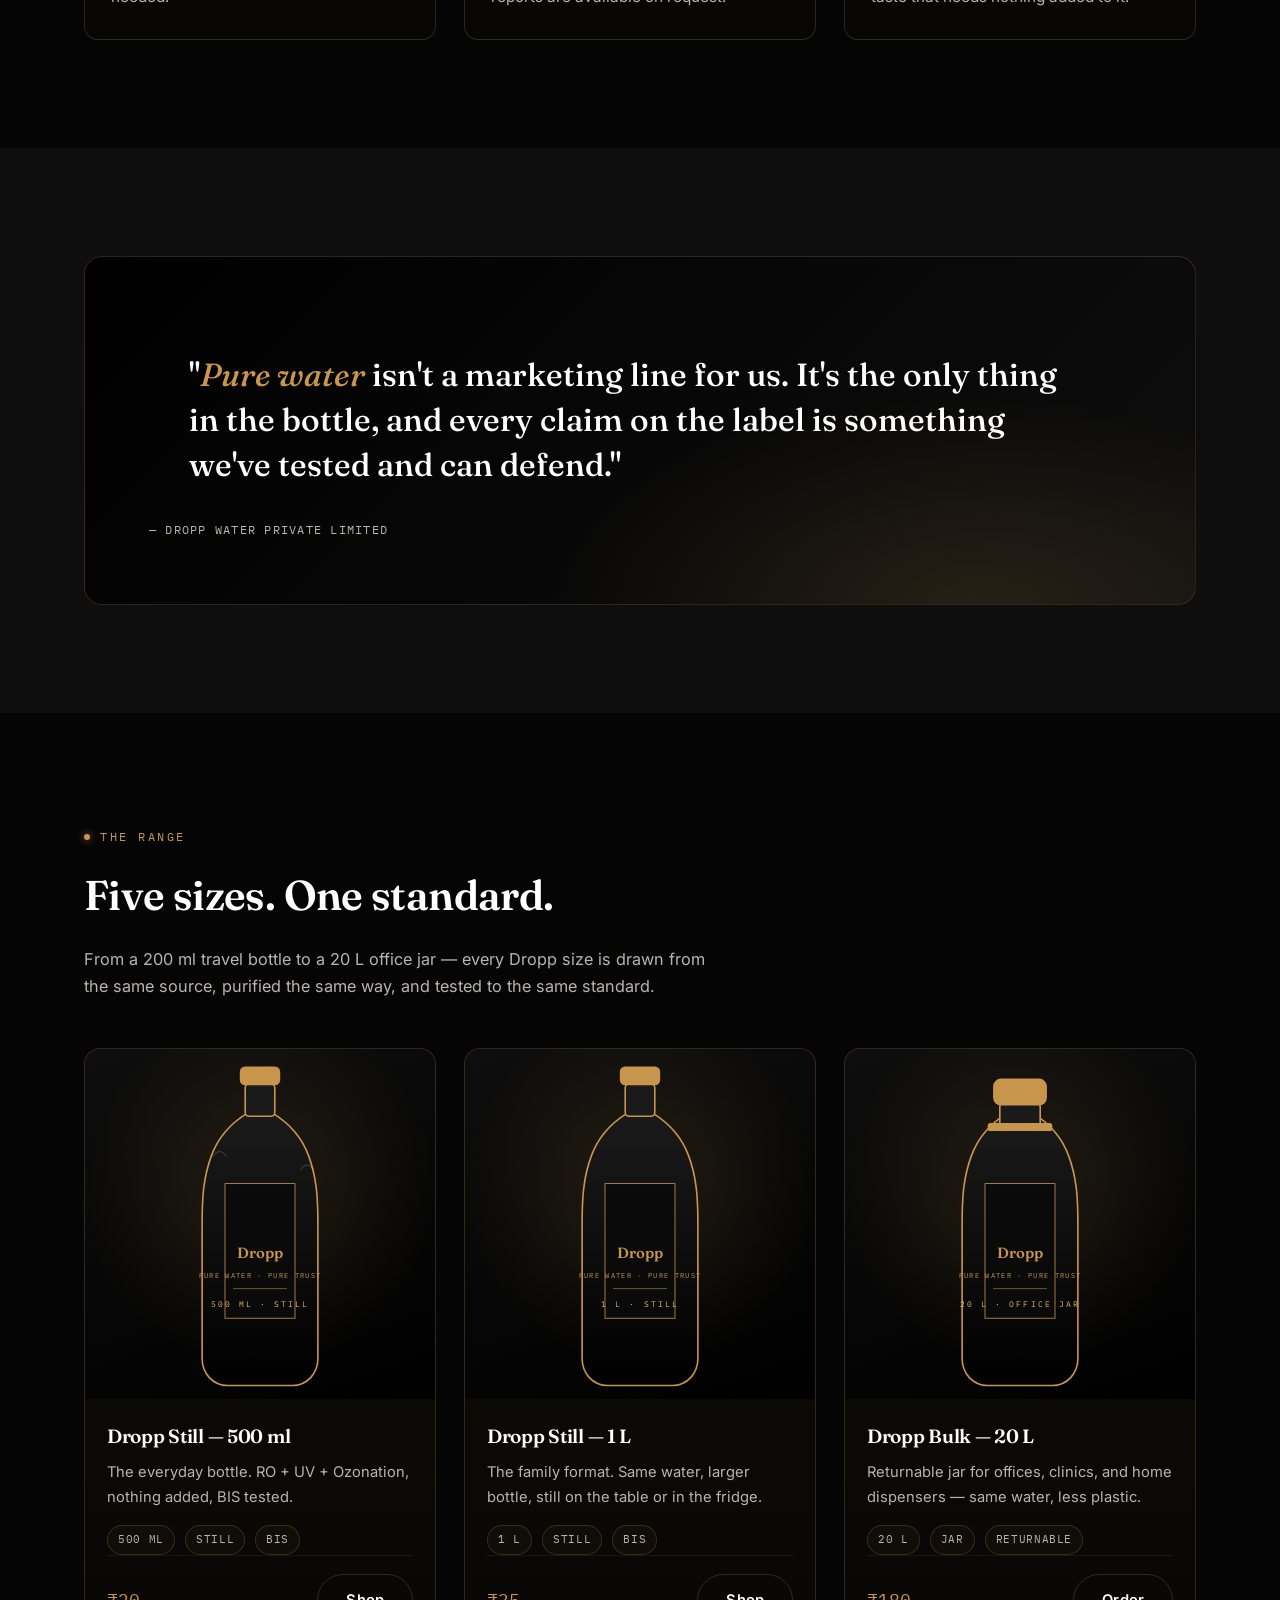
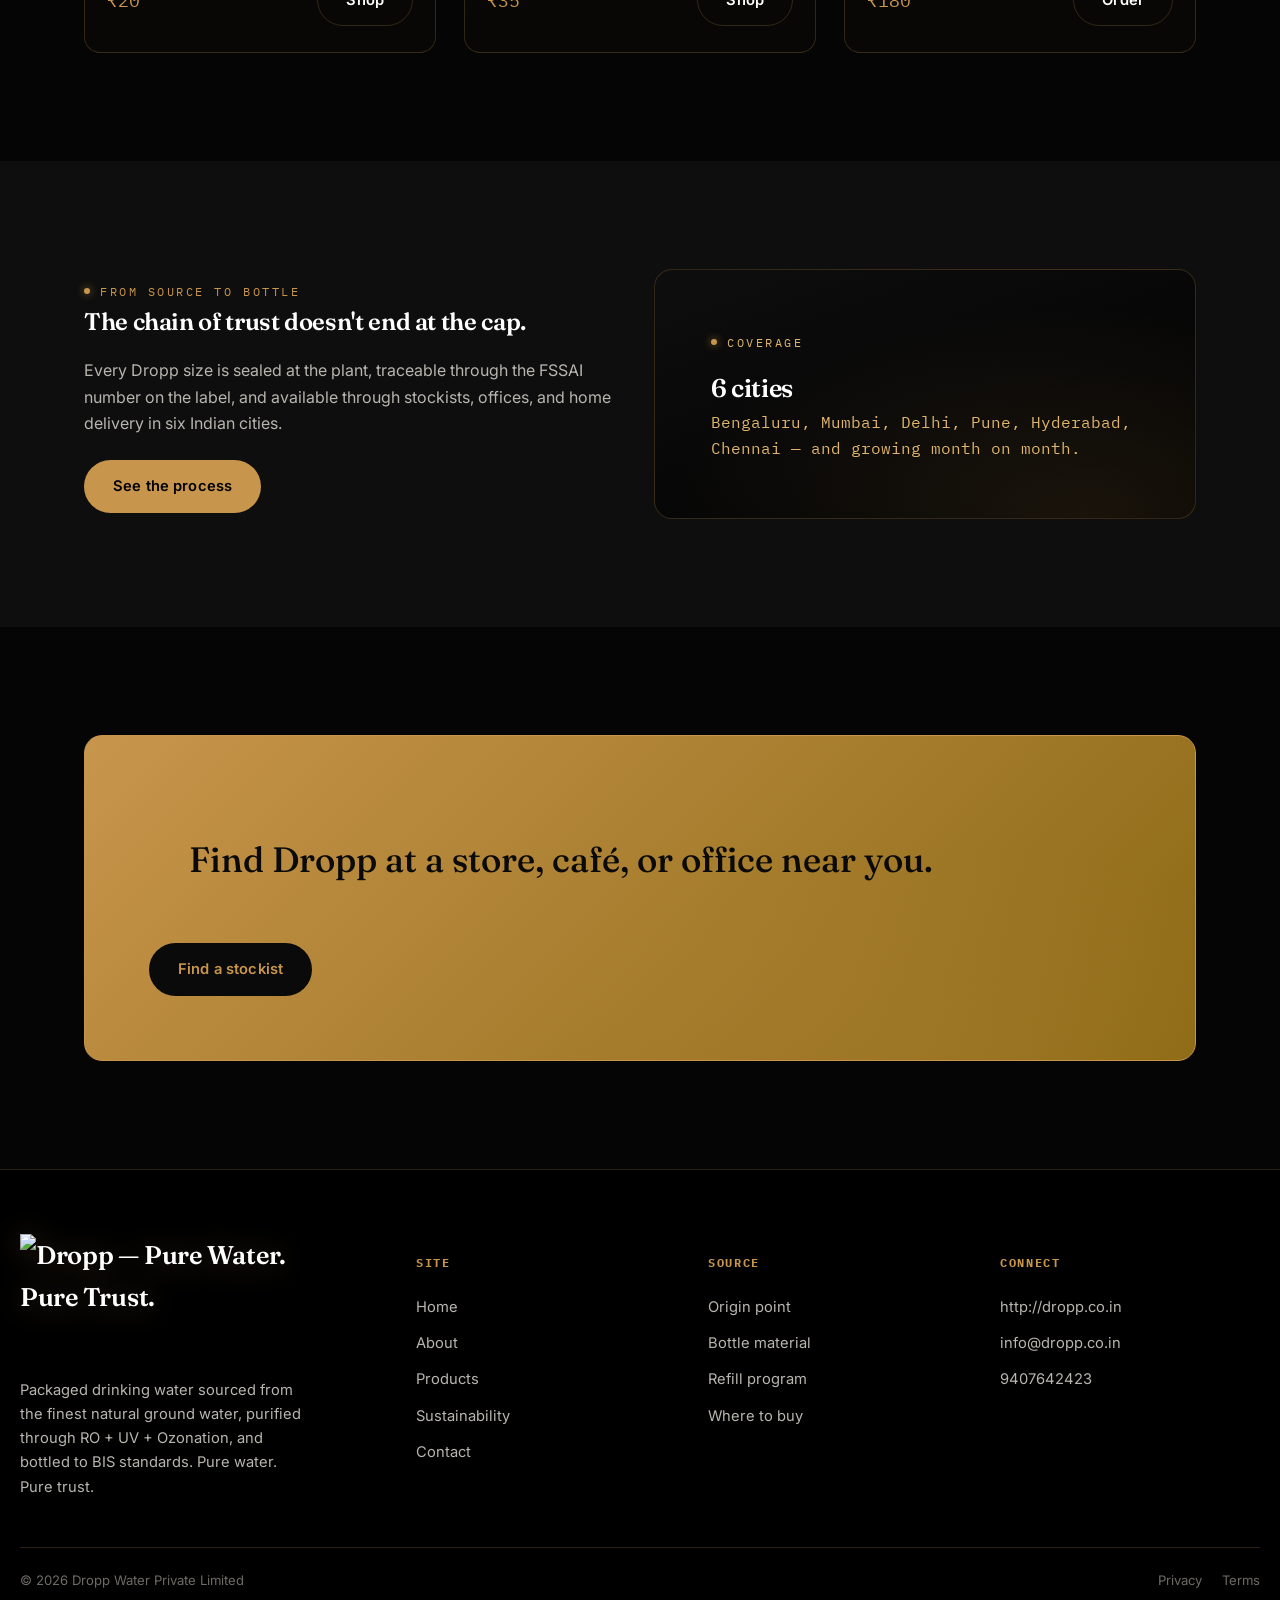
==== commit 54beb683: "Add files via upload" ====
--- a/index.html
+++ b/index.html
@@ -13,7 +13,7 @@
 
 <header class="site-header">
   <div class="wrap">
-    <a href="index.html" class="logo">Dr<em>o</em>pp<sup>™</sup></a>
+    <a href="index.html" class="logo"><img src="image/logo.png" alt="Dropp — Pure Water. Pure Trust."></a>
     <nav class="main-nav" id="main-nav">
       <ul>
         <li><a href="index.html" class="active">Home</a></li>
@@ -73,19 +73,7 @@
           </div>
         </div>
         <div class="slide-art" aria-hidden="true">
-          <svg viewBox="0 0 320 380" xmlns="http://www.w3.org/2000/svg" style="width:100%; max-width:340px;">
-            <defs>
-              <linearGradient id="dropGrad" x1="0" y1="0" x2="0" y2="1">
-                <stop offset="0%" stop-color="#E0B66E" stop-opacity="0.9"/>
-                <stop offset="60%" stop-color="#C8954C" stop-opacity="0.7"/>
-                <stop offset="100%" stop-color="#8B6914" stop-opacity="0.4"/>
-              </linearGradient>
-            </defs>
-            <path d="M160,30 C 120,90 70,150 70,210 C 70,270 110,310 160,310 C 210,310 250,270 250,210 C 250,150 200,90 160,30 Z" fill="url(#dropGrad)" stroke="#C8954C" stroke-width="1.5"/>
-            <ellipse cx="135" cy="160" rx="14" ry="28" fill="#F5E6C8" opacity="0.4"/>
-            <circle cx="160" cy="340" r="4" fill="#C8954C"/>
-            <text x="160" y="365" text-anchor="middle" font-family="IBM Plex Mono, monospace" font-size="10" fill="#C8954C" letter-spacing="2">PURE</text>
-          </svg>
+          <img src="image/logo.png" alt="Dropp" class="slide-logo">
         </div>
       </div>
     </div>
@@ -362,7 +350,7 @@
   <div class="wrap foot-top">
     <div class="foot-grid">
       <div class="foot-brand">
-        <a href="index.html" class="logo">Dr<em>o</em>pp<sup>™</sup></a>
+    <a href="index.html" class="logo"><img src="image/logo.png" alt="Dropp — Pure Water. Pure Trust."></a>
         <p>Packaged drinking water sourced from the finest natural ground water, purified through RO + UV + Ozonation, and bottled to BIS standards. Pure water. Pure trust.</p>
       </div>
       <div class="foot-col">
@@ -382,9 +370,9 @@
       </div>
       <div class="foot-col">
         <h5>Connect</h5>
-        <a href="#">www.droppwater.com</a>
-        <a href="#">@droppwater</a>
-        <a href="contact.html">+91 12345 67890</a>
+        <a href="http://dropp.co.in" target="_blank" rel="noopener">http://dropp.co.in</a>
+        <a href="mailto:info@dropp.co.in">info@dropp.co.in</a>
+        <a href="contact.html">9407642423</a>
       </div>
     </div>
   </div>
--- a/styles.css
+++ b/styles.css
@@ -103,7 +103,7 @@
   display:flex;
   align-items:center;
   justify-content:space-between;
-  height:78px;
+  height:124px;
 }
 .logo{
   font-family:var(--f-display);
@@ -111,10 +111,22 @@
   font-weight:600;
   text-decoration:none;
   display:inline-flex;
-  align-items:baseline;
+  align-items:center;
   gap:2px;
   color:var(--white);
   letter-spacing:-0.01em;
+}
+.logo img{
+  display:block;
+  height:96px;
+  width:auto;
+  max-width:240px;
+  filter:drop-shadow(0 2px 10px rgba(200,149,76,0.22));
+}
+.foot-brand .logo img{
+  height:128px;
+  max-width:320px;
+  filter:drop-shadow(0 2px 14px rgba(200,149,76,0.28));
 }
 .logo em{
   font-style:italic;
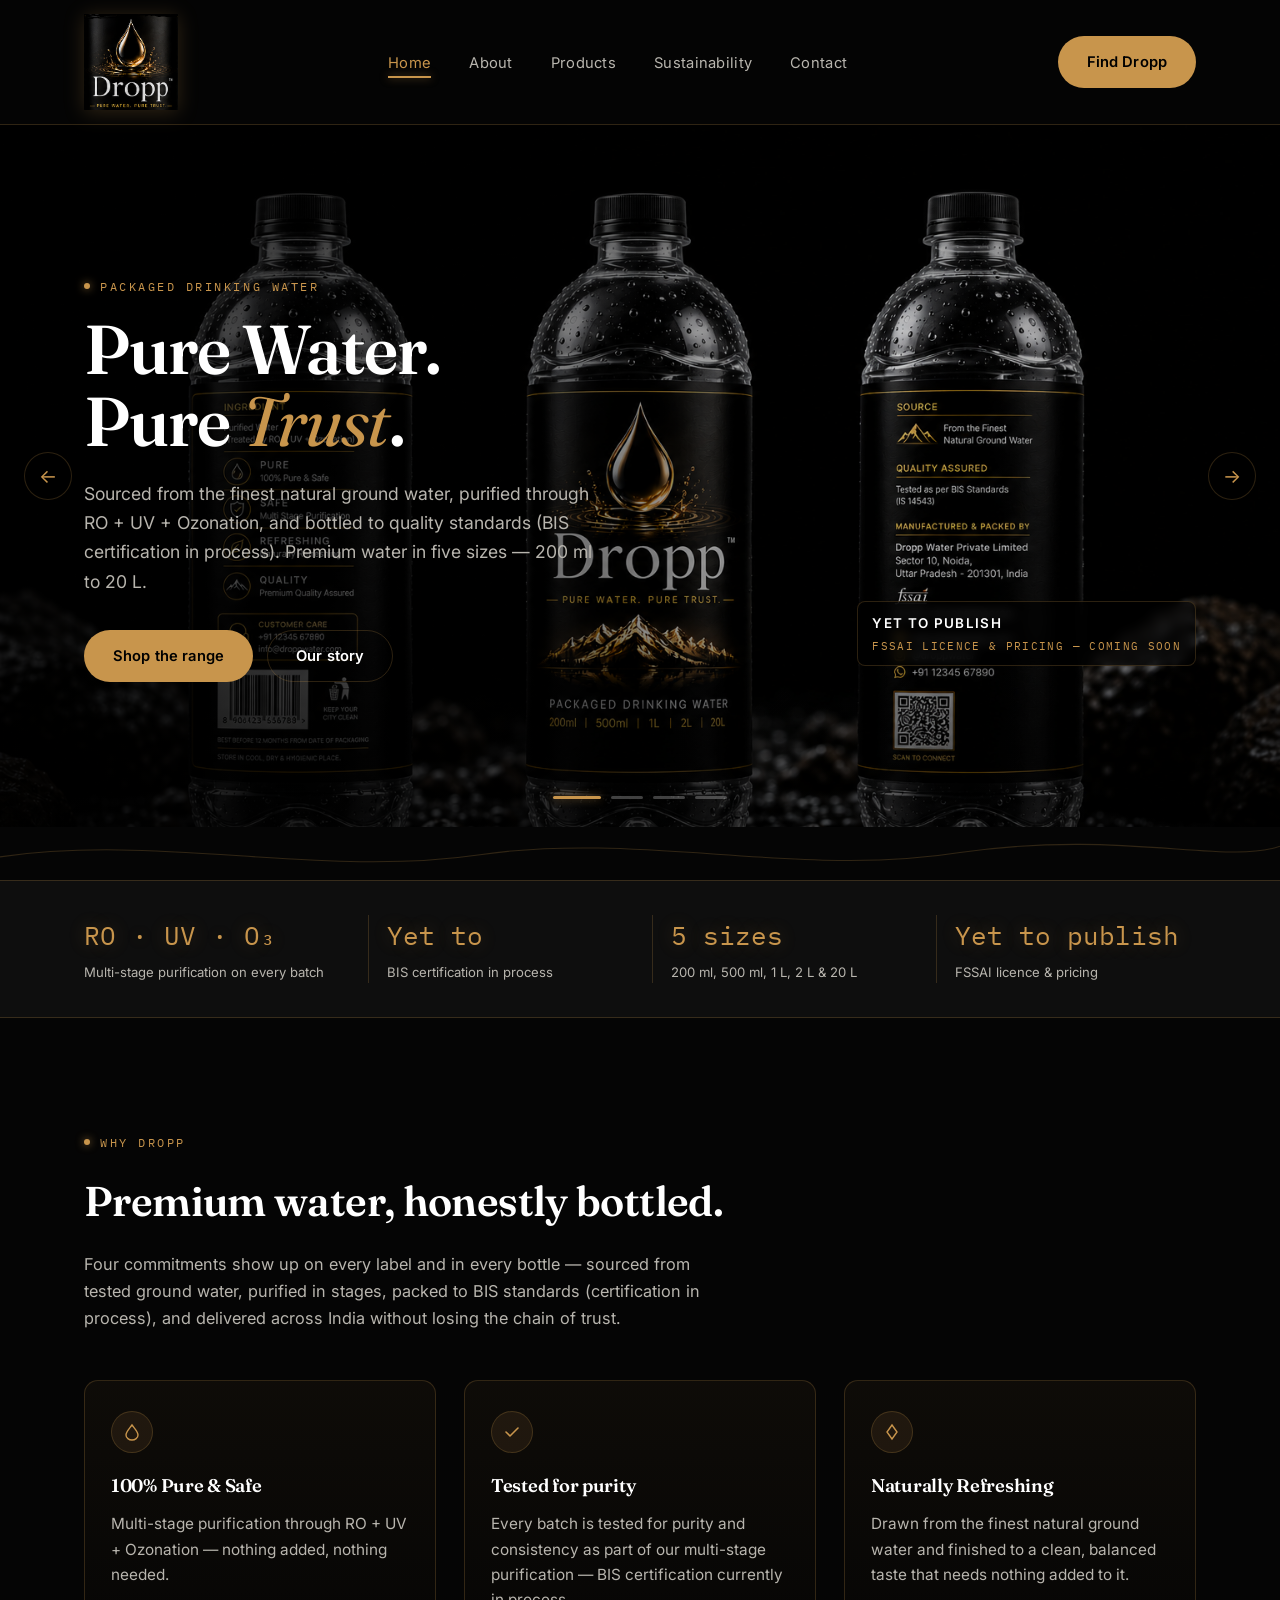
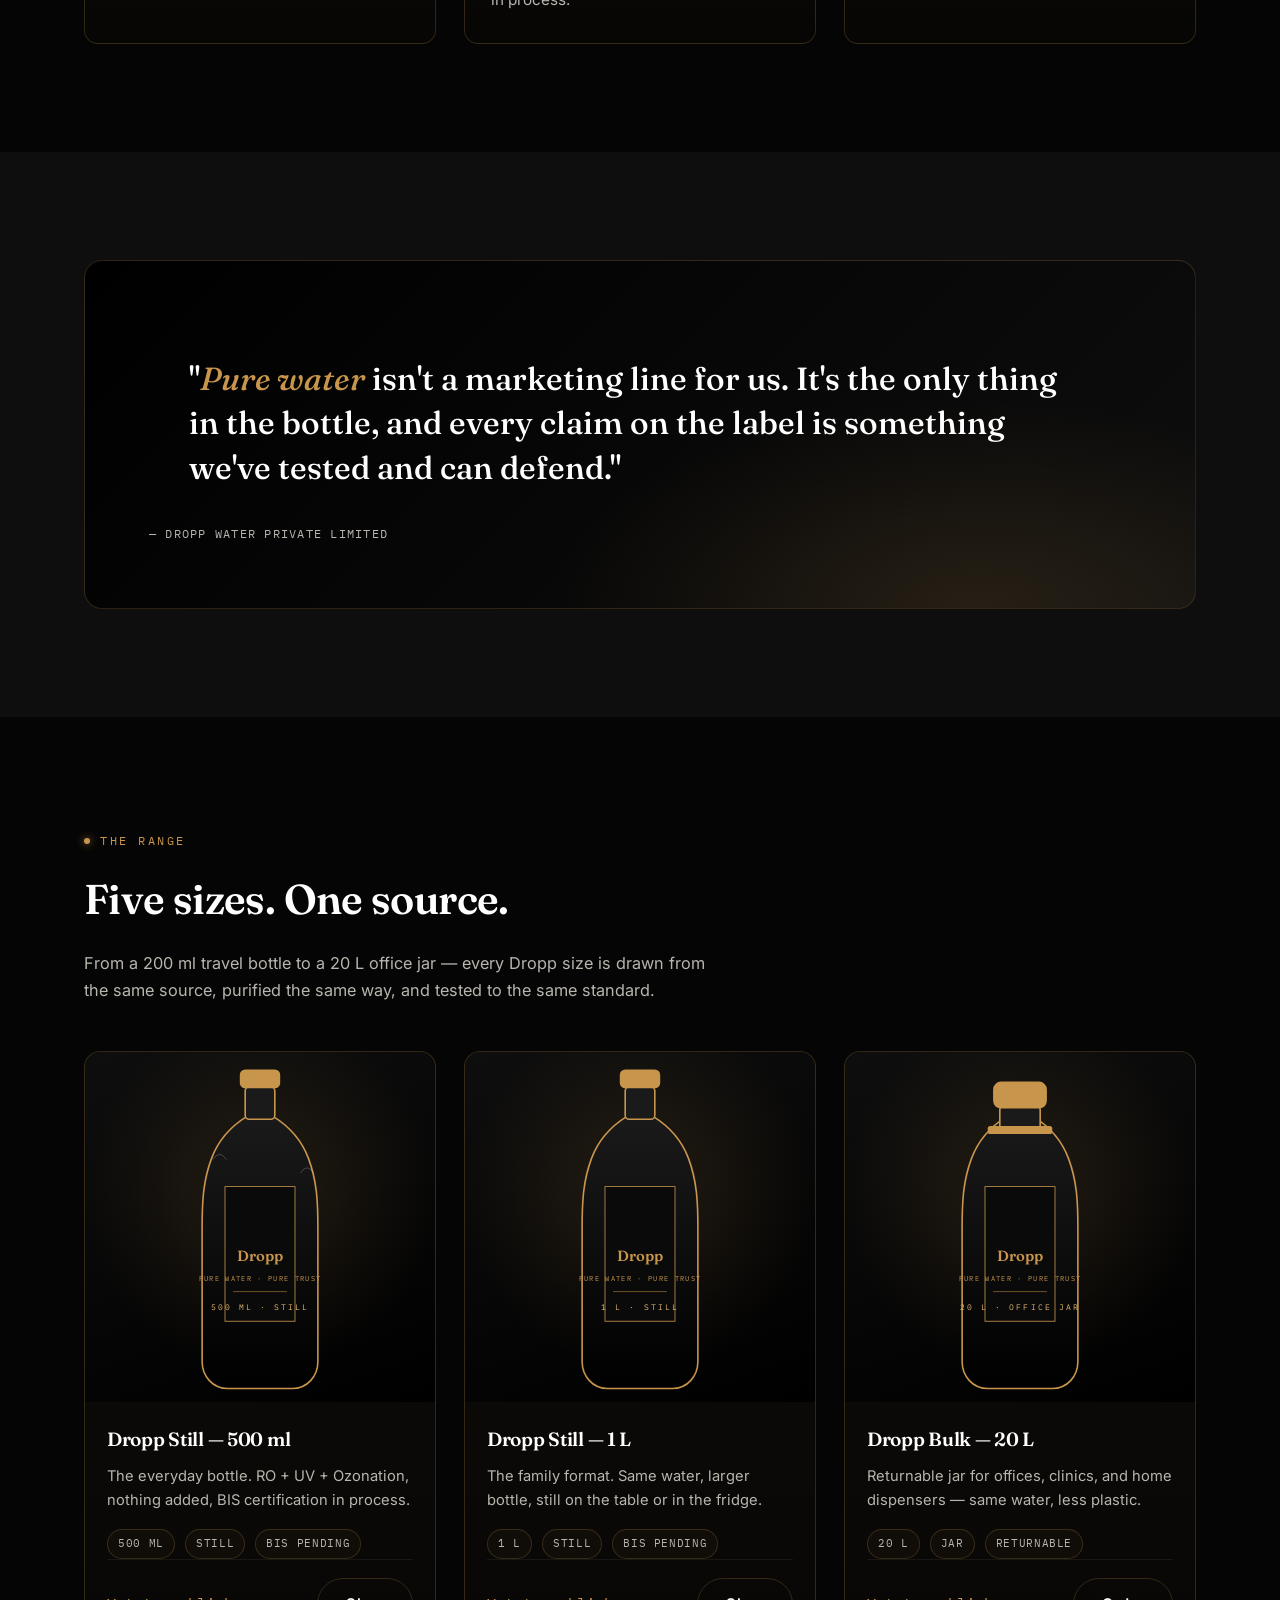
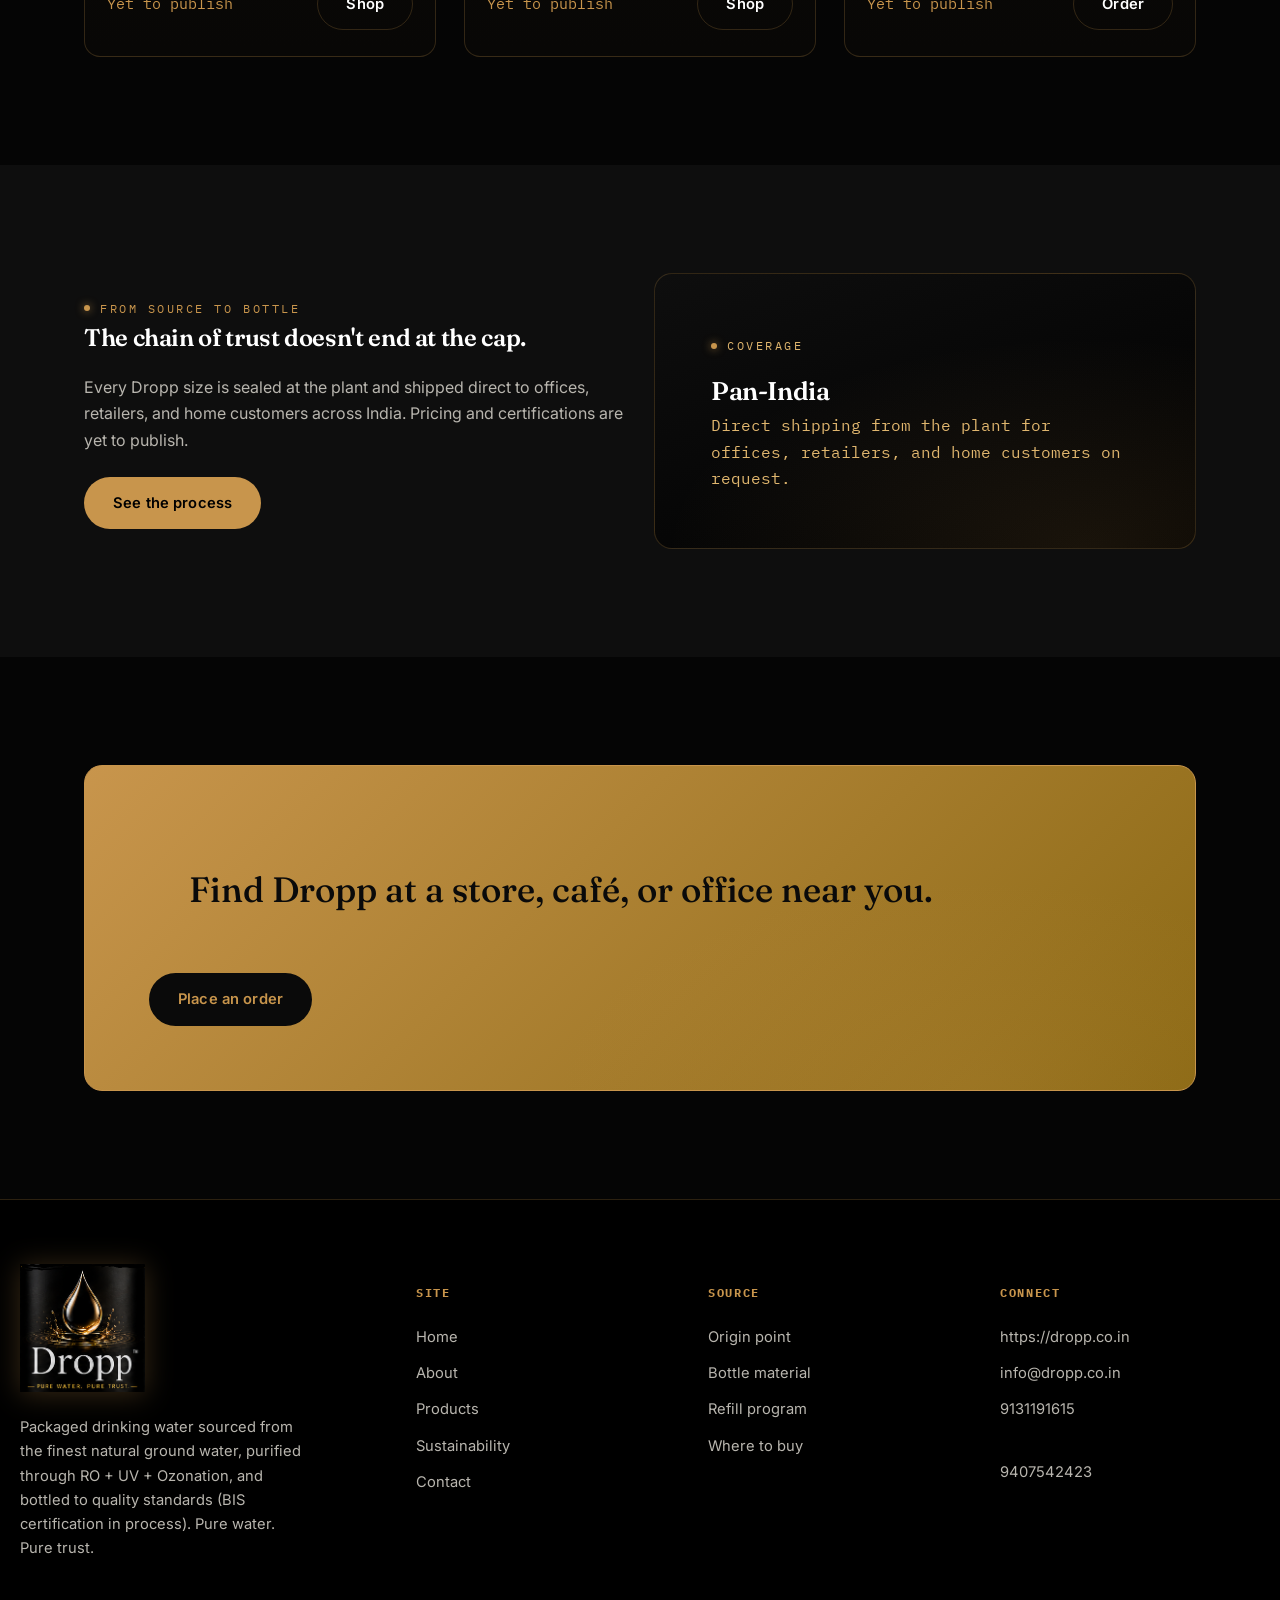
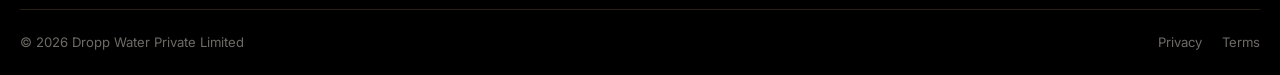
==== commit 43a7ddd3: "Add files via upload" ====
--- a/index.html
+++ b/index.html
@@ -4,7 +4,7 @@
 <meta charset="UTF-8">
 <meta name="viewport" content="width=device-width, initial-scale=1.0">
 <title>Dropp — Pure Water. Pure Trust.</title>
-<meta name="description" content="Dropp is packaged drinking water sourced from the finest natural ground water, purified through RO + UV + ozonation, and bottled to BIS standards. Pure water. Pure trust.">
+<meta name="description" content="Dropp is packaged drinking water sourced from the finest natural ground water, purified through RO + UV + ozonation, and bottled to quality standards (BIS certification in process). Pure water. Pure trust.">
 <link rel="preconnect" href="https://fonts.googleapis.com">
 <link href="https://fonts.googleapis.com/css2?family=Fraunces:ital,opsz,wght@0,9..144,380;0,9..144,500;0,9..144,600;1,9..144,400&family=Inter:wght@400;500;600&family=IBM+Plex+Mono:wght@400;500&display=swap" rel="stylesheet">
 <link rel="stylesheet" href="styles.css">
@@ -44,7 +44,7 @@
         <div class="slide-content">
           <span class="eyebrow">Packaged Drinking Water</span>
           <h1>Pure Water.<br>Pure <em>Trust</em>.</h1>
-          <p class="lede">Sourced from the finest natural ground water, purified through RO + UV + Ozonation, and bottled to BIS standards. Premium water in five sizes — 200&nbsp;ml to 20&nbsp;L.</p>
+          <p class="lede">Sourced from the finest natural ground water, purified through RO + UV + Ozonation, and bottled to quality standards (BIS certification in process). Premium water in five sizes — 200&nbsp;ml to 20&nbsp;L.</p>
           <div class="hero-actions">
             <a href="products.html" class="btn btn-primary">Shop the range</a>
             <a href="about.html" class="btn btn-ghost">Our story</a>
@@ -52,8 +52,8 @@
         </div>
         <div class="slide-art" aria-hidden="true">
           <div class="gold-emblem">
-            <strong>FSSAI Certified</strong>
-            Lic. No. 12723999000123
+            <strong>Yet to publish</strong>
+            FSSAI licence &amp; pricing — coming soon
           </div>
         </div>
       </div>
@@ -85,10 +85,10 @@
         <div class="slide-content">
           <span class="eyebrow">The Source</span>
           <h1>From the Finest<br>Natural <em>Ground Water</em>.</h1>
-          <p class="lede">Drawn from tested aquifers, never blended, and bottled at a facility that meets the standards set by BIS (IS 14543) and FSSAI. Every claim on the label is one we can stand behind.</p>
+          <p class="lede">Drawn from tested aquifers, never blended, and bottled at a facility that follows the BIS specification for packaged drinking water. Both FSSAI and BIS certifications are yet to publish. Every claim on the label is one we can stand behind.</p>
           <div class="hero-actions">
             <a href="about.html" class="btn btn-primary">Read the source story</a>
-            <a href="contact.html" class="btn btn-ghost">Become a stockist</a>
+            <a href="contact.html" class="btn btn-ghost">Place an order</a>
           </div>
         </div>
         <div class="slide-art" aria-hidden="true">
@@ -164,16 +164,16 @@
         <div class="lbl">Multi-stage purification on every batch</div>
       </div>
       <div class="stat">
-        <div class="num">IS 14543</div>
-        <div class="lbl">BIS standard for packaged drinking water</div>
+        <div class="num">Yet to</div>
+        <div class="lbl">BIS certification in process</div>
       </div>
       <div class="stat">
         <div class="num">5 sizes</div>
         <div class="lbl">200 ml, 500 ml, 1 L, 2 L &amp; 20 L</div>
       </div>
       <div class="stat">
-        <div class="num">FSSAI</div>
-        <div class="lbl">Lic. No. 12723999000123</div>
+        <div class="num">Yet to publish</div>
+        <div class="lbl">FSSAI licence &amp; pricing</div>
       </div>
     </div>
   </section>
@@ -184,7 +184,7 @@
       <div class="section-head">
         <span class="eyebrow">Why Dropp</span>
         <h2>Premium water, honestly bottled.</h2>
-        <p>Four commitments show up on every label and in every bottle — sourced from tested ground water, purified in stages, packed under BIS standards, and delivered across India without losing the chain of trust.</p>
+        <p>Four commitments show up on every label and in every bottle — sourced from tested ground water, purified in stages, packed to BIS standards (certification in process), and delivered across India without losing the chain of trust.</p>
       </div>
       <div class="grid-3">
         <article class="pillar">
@@ -198,8 +198,8 @@
           <div class="mark">
             <svg width="18" height="18" viewBox="0 0 18 18" fill="none"><path d="M3 9 L7 13 L15 5" stroke="#C8954C" stroke-width="1.6" fill="none" stroke-linecap="round" stroke-linejoin="round"/></svg>
           </div>
-          <h3>BIS Tested</h3>
-          <p>Every batch is tested as per BIS standards (IS 14543) — and the test reports are available on request.</p>
+          <h3>Tested for purity</h3>
+          <p>Every batch is tested for purity and consistency as part of our multi-stage purification — BIS certification currently in process.</p>
         </article>
         <article class="pillar">
           <div class="mark">
@@ -227,7 +227,7 @@
     <div class="wrap">
       <div class="section-head">
         <span class="eyebrow">The range</span>
-        <h2>Five sizes. One standard.</h2>
+        <h2>Five sizes. One source.</h2>
         <p>From a 200&nbsp;ml travel bottle to a 20&nbsp;L office jar — every Dropp size is drawn from the same source, purified the same way, and tested to the same standard.</p>
       </div>
       <div class="grid-3">
@@ -254,9 +254,9 @@
           </div>
           <div class="body">
             <h3>Dropp Still — 500 ml</h3>
-            <p class="desc">The everyday bottle. RO + UV + Ozonation, nothing added, BIS tested.</p>
-            <div class="meta"><span class="tag">500 ml</span><span class="tag">Still</span><span class="tag">BIS</span></div>
-            <div class="price-row"><span class="price">₹20</span><a href="products.html" class="btn btn-ghost">Shop</a></div>
+            <p class="desc">The everyday bottle. RO + UV + Ozonation, nothing added, BIS certification in process.</p>
+            <div class="meta"><span class="tag">500 ml</span><span class="tag">Still</span><span class="tag">BIS pending</span></div>
+            <div class="price-row"><span class="price">Yet to publish</span><a href="products.html" class="btn btn-ghost">Shop</a></div>
           </div>
         </article>
 
@@ -281,8 +281,8 @@
           <div class="body">
             <h3>Dropp Still — 1 L</h3>
             <p class="desc">The family format. Same water, larger bottle, still on the table or in the fridge.</p>
-            <div class="meta"><span class="tag">1 L</span><span class="tag">Still</span><span class="tag">BIS</span></div>
-            <div class="price-row"><span class="price">₹35</span><a href="products.html" class="btn btn-ghost">Shop</a></div>
+            <div class="meta"><span class="tag">1 L</span><span class="tag">Still</span><span class="tag">BIS pending</span></div>
+            <div class="price-row"><span class="price">Yet to publish</span><a href="products.html" class="btn btn-ghost">Shop</a></div>
           </div>
         </article>
 
@@ -309,7 +309,7 @@
             <h3>Dropp Bulk — 20 L</h3>
             <p class="desc">Returnable jar for offices, clinics, and home dispensers — same water, less plastic.</p>
             <div class="meta"><span class="tag">20 L</span><span class="tag">Jar</span><span class="tag">Returnable</span></div>
-            <div class="price-row"><span class="price">₹180</span><a href="products.html" class="btn btn-ghost">Order</a></div>
+            <div class="price-row"><span class="price">Yet to publish</span><a href="products.html" class="btn btn-ghost">Order</a></div>
           </div>
         </article>
 
@@ -323,13 +323,13 @@
       <div>
         <span class="eyebrow">From source to bottle</span>
         <h2>The chain of trust doesn't end at the cap.</h2>
-        <p style="color:var(--ink-soft); margin-top:16px;">Every Dropp size is sealed at the plant, traceable through the FSSAI number on the label, and available through stockists, offices, and home delivery in six Indian cities.</p>
+        <p style="color:var(--ink-soft); margin-top:16px;">Every Dropp size is sealed at the plant and shipped direct to offices, retailers, and home customers across India. Pricing and certifications are yet to publish.</p>
         <a href="sustainability.html" class="btn btn-primary" style="margin-top:24px;">See the process</a>
       </div>
       <div class="elevation">
         <span class="eyebrow" style="color:var(--copper-soft);">Coverage</span>
-        <h3 style="margin-top:14px;">6 cities</h3>
-        <p class="reading">Bengaluru, Mumbai, Delhi, Pune, Hyderabad, Chennai — and growing month on month.</p>
+        <h3 style="margin-top:14px;">Pan-India</h3>
+        <p class="reading">Direct shipping from the plant for offices, retailers, and home customers on request.</p>
       </div>
     </div>
   </section>
@@ -339,7 +339,7 @@
     <div class="wrap">
       <div class="quote-block" style="background:linear-gradient(135deg, #C8954C, #8B6914); border-color:#C8954C;">
         <blockquote style="max-width:none; font-size:clamp(1.5rem,3vw,2.2rem); color:#0A0A0A;">Find Dropp at a store, café, or office near you.</blockquote>
-        <a href="contact.html" class="btn btn-light" style="margin-top:24px; background:#0A0A0A; color:#C8954C;">Find a stockist</a>
+        <a href="contact.html" class="btn btn-light" style="margin-top:24px; background:#0A0A0A; color:#C8954C;">Place an order</a>
       </div>
     </div>
   </section>
@@ -351,7 +351,7 @@
     <div class="foot-grid">
       <div class="foot-brand">
     <a href="index.html" class="logo"><img src="image/logo.png" alt="Dropp — Pure Water. Pure Trust."></a>
-        <p>Packaged drinking water sourced from the finest natural ground water, purified through RO + UV + Ozonation, and bottled to BIS standards. Pure water. Pure trust.</p>
+        <p>Packaged drinking water sourced from the finest natural ground water, purified through RO + UV + Ozonation, and bottled to quality standards (BIS certification in process). Pure water. Pure trust.</p>
       </div>
       <div class="foot-col">
         <h5>Site</h5>
@@ -370,9 +370,9 @@
       </div>
       <div class="foot-col">
         <h5>Connect</h5>
-        <a href="http://dropp.co.in" target="_blank" rel="noopener">http://dropp.co.in</a>
+        <a href="https://dropp.co.in" target="_blank" rel="noopener">https://dropp.co.in</a>
         <a href="mailto:info@dropp.co.in">info@dropp.co.in</a>
-        <a href="contact.html">9407642423</a>
+        <a href="tel:9131191615">9131191615</a><br><a href="tel:9407542423">9407542423</a>
       </div>
     </div>
   </div>
--- a/styles.css
+++ b/styles.css
@@ -47,6 +47,7 @@
   line-height:1.65;
   -webkit-font-smoothing:antialiased;
 }
+html{ overflow-x:clip; }
 img{ max-width:100%; display:block; }
 a{ color:inherit; }
 ul{ margin:0; padding:0; list-style:none; }
@@ -104,6 +105,7 @@
   align-items:center;
   justify-content:space-between;
   height:124px;
+  gap:16px;
 }
 .logo{
   font-family:var(--f-display);
@@ -366,6 +368,10 @@
   width:auto;
   filter:drop-shadow(0 30px 60px rgba(0,0,0,0.6));
 }
+.hero-slider .slide-art img.slide-logo{
+  max-height:380px;
+  filter:drop-shadow(0 16px 40px rgba(200,149,76,0.25));
+}
 .hero-slider .slide-art .gold-emblem{
   position:absolute;
   bottom:0; right:0;
@@ -580,8 +586,9 @@
 }
 .product-card .price{
   font-family:var(--f-mono);
-  font-size:1.1rem;
-  color:var(--primary);
+  font-size:0.95rem;
+  color:var(--primary);
+  white-space:nowrap;
 }
 
 /* ---------- spec table ---------- */
@@ -784,42 +791,170 @@
 }
 
 /* ---------- responsive ---------- */
-@media (max-width: 980px){
-  .hero-slider .slide-inner{ grid-template-columns:1fr; }
-  .hero-slider .slide-art{ order:-1; min-height:auto; }
-  .hero-slider .slide-art img{ max-height:380px; }
+
+/* Tablet & small desktop */
+@media (max-width: 1024px){
+  nav.main-nav ul{ gap:clamp(14px,2vw,24px); }
+  nav.main-nav a{ font-size:0.88rem; }
+  .hero-slider h1{ font-size:clamp(2.2rem,4.6vw,3.6rem); }
+  .size-rail{ grid-template-columns:repeat(3,1fr); }
+  .grid-3{ grid-template-columns:repeat(3,1fr); gap:20px; }
+  .foot-grid{ grid-template-columns:1.4fr 1fr 1fr; gap:24px; }
+}
+
+/* Tablet */
+@media (max-width: 860px){
+  .site-header .wrap{ height:104px; }
+  .logo img{ height:80px; max-width:200px; }
+  .foot-brand .logo img{ height:110px; max-width:280px; }
+
+  .hero-slider{ min-height:560px; }
+  .hero-slider .slide-inner{
+    grid-template-columns:1fr;
+    gap:32px;
+    padding-top:48px;
+    padding-bottom:96px;
+  }
+  .hero-slider .slide-art{ order:-1; min-height:auto; justify-content:flex-start; }
+  .hero-slider .slide-art img{ max-height:340px; }
+  .hero-slider .slide-art .gold-emblem{ position:static; margin-top:14px; align-self:flex-start; }
+  .hero-slider h1{ font-size:clamp(2rem,7vw,3rem); }
+  .hero-slider .lede{ font-size:1rem; }
+
   .grid-3{ grid-template-columns:1fr 1fr; }
-  .stat-strip .wrap{ grid-template-columns:1fr 1fr; row-gap:24px; }
+  .grid-2{ grid-template-columns:1fr; }
+  .stat-strip .wrap{ grid-template-columns:1fr 1fr; row-gap:28px; }
+  .stat{ padding-left:14px; }
+  .stat .num{ font-size:1.35rem; }
+  .stat .lbl{ font-size:0.78rem; }
+
   .foot-grid{ grid-template-columns:1fr 1fr; }
+  .foot-grid .foot-col:last-child{ grid-column:auto; border-top:none; padding-top:0; flex-direction:column; gap:0; }
+  .foot-grid .foot-col:last-child h5{ width:auto; }
+  .foot-grid .foot-col:last-child a{ display:block; }
+
   .process{ grid-template-columns:1fr 1fr; row-gap:32px; }
-  .size-rail{ grid-template-columns:repeat(3,1fr); }
-}
-@media (max-width: 720px){
+
+  .pillar{ padding:24px 22px; }
+  .product-card .body{ padding:18px 18px 22px; }
+
+  .section{ padding:clamp(48px,8vw,80px) 0; }
+  .section-head{ margin-bottom:36px; }
+
+  .locations-list .loc-item{ flex-direction:column; gap:8px; }
+  .loc-item .dist{ font-size:0.78rem; }
+}
+
+/* Phone */
+@media (max-width: 640px){
+  :root{ --pad: clamp(16px, 4vw, 24px); }
+
+  .site-header .wrap{ height:88px; }
+  .logo img{ height:64px; max-width:160px; }
+  .foot-brand .logo img{ height:96px; max-width:240px; }
+
+  .menu-toggle{ display:flex; width:44px; height:44px; }
+
   nav.main-nav{
-    position:fixed; inset:78px 0 0 0;
+    position:fixed; inset:88px 0 0 0;
     background:var(--bg);
     transform:translateY(-110%);
     transition:transform .3s ease;
-    padding:24px var(--pad);
+    padding:20px var(--pad);
     border-top:1px solid var(--line);
+    overflow-y:auto;
   }
   nav.main-nav.open{ transform:translateY(0); }
-  nav.main-nav ul{ flex-direction:column; gap:4px; }
+  nav.main-nav ul{ flex-direction:column; gap:0; }
   nav.main-nav a{
     display:block;
-    padding:14px 0;
-    font-size:1.1rem;
+    padding:16px 0;
+    font-size:1.05rem;
     border-bottom:1px solid var(--line-soft);
   }
-  .menu-toggle{ display:flex; }
-  .header-actions .btn{ display:none; }
-  .grid-3{ grid-template-columns:1fr; }
-  .grid-2{ grid-template-columns:1fr; }
+
+  .hero-slider{ min-height:520px; padding-bottom:80px; }
+  .hero-slider .slide-inner{
+    position:relative;
+    z-index:2;
+    padding-top:32px;
+    padding-bottom:32px;
+  }
+  .hero-slider .slide{ min-height:480px; }
+  .hero-slider .slide-bg{ opacity:0.35; }
+  .hero-slider .slide-art img{ max-height:240px; }
+  .hero-slider h1{ font-size:clamp(1.75rem,8vw,2.4rem); line-height:1.08; }
+  .hero-slider .lede{ font-size:0.96rem; margin-top:16px; }
+  .hero-slider .hero-actions{ margin-top:24px; gap:10px; }
+  .hero-slider .hero-actions .btn{ width:100%; justify-content:center; padding:14px 20px; }
+  .slider-arrow{ width:40px; height:40px; font-size:1rem; }
+  .slider-arrow.prev{ left:6px; }
+  .slider-arrow.next{ right:6px; }
+  .slider-dots{ bottom:18px; gap:8px; }
+  .slider-dots button{ width:24px; }
+  .slider-dots button.active{ width:36px; }
+
+  .grid-3{ grid-template-columns:1fr; gap:18px; }
+  .grid-2{ grid-template-columns:1fr; gap:24px; }
+  .stat-strip .wrap{ grid-template-columns:1fr; gap:0; padding-top:24px; padding-bottom:24px; }
+  .stat{ border-left:none; padding:16px 0; border-bottom:1px solid var(--line-soft); padding-left:0; }
+  .stat:last-child{ border-bottom:none; }
+  .stat .num{ font-size:1.4rem; }
+  .stat .lbl{ font-size:0.8rem; }
+
+  .foot-grid{ grid-template-columns:1fr; gap:32px; }
+  .foot-bottom{ flex-direction:column; gap:12px; align-items:flex-start; font-size:0.78rem; }
+  .foot-bottom .legal-links{ gap:14px; }
+
+  .section{ padding:48px 0; }
+  .section-head{ margin-bottom:28px; }
+  .section-head h2{ font-size:clamp(1.5rem,6vw,2rem); }
+  .section-head p{ font-size:0.96rem; }
+
+  .pillar{ padding:22px 20px; }
+  .pillar h3{ font-size:1.05rem; }
+  .product-card .body{ padding:18px 18px 22px; }
+  .product-card h3{ font-size:1.1rem; }
+  .product-card .desc{ font-size:0.88rem; }
+  .product-card .price-row{ padding-top:14px; }
+
+  .process{ grid-template-columns:1fr; row-gap:24px; }
+  .process-step{ padding-right:0; padding-bottom:24px; border-bottom:1px solid var(--line-soft); }
+  .process-step:last-child{ border-bottom:none; padding-bottom:0; }
+
+  .spec-table{ font-size:0.78rem; display:block; overflow-x:auto; white-space:nowrap; -webkit-overflow-scrolling:touch; }
+  .spec-table thead, .spec-table tbody, .spec-table tr{ display:table; width:100%; }
+  .spec-table th, .spec-table td{ padding:10px 12px; }
+
+  .size-rail{ grid-template-columns:repeat(3,1fr); gap:10px; margin-top:24px; }
+  .size-pill{ padding:10px 8px; font-size:0.78rem; }
+
+  .btn{ padding:12px 22px; font-size:0.88rem; }
+
+  .quote-block{ padding:32px 24px; border-radius:14px; }
+  .quote-block blockquote{ font-size:clamp(1.2rem,5vw,1.55rem); }
+  .quote-block cite{ margin-top:18px; font-size:0.72rem; }
+
+  .elevation{ padding:28px 22px; border-radius:14px; }
+  .elevation h3{ font-size:1.35rem; }
+
   .form-row{ grid-template-columns:1fr; }
-  .foot-grid{ grid-template-columns:1fr; gap:36px; }
-  .foot-bottom{ flex-direction:column; gap:12px; align-items:flex-start; }
-  .process{ grid-template-columns:1fr; }
-  .slider-arrow.prev{ left:8px; }
-  .slider-arrow.next{ right:8px; }
+  .field input, .field select, .field textarea{ font-size:1rem; padding:12px 14px; }
+
+  .accordion-item summary{ padding:18px 0; font-size:1rem; }
+  .accordion-item .panel{ font-size:0.92rem; }
+
+  .locations-list .loc-item{ padding:16px 0; }
+  .loc-item h4{ font-size:0.96rem; }
+
+  .size-pill{ font-size:0.82rem; padding:10px 12px; }
+}
+
+/* Tiny phones */
+@media (max-width: 380px){
+  .hero-slider h1{ font-size:1.65rem; }
+  .hero-slider .lede{ font-size:0.9rem; }
   .size-rail{ grid-template-columns:repeat(2,1fr); }
+  .logo img{ height:54px; max-width:140px; }
+  .foot-brand .logo img{ height:84px; max-width:200px; }
 }
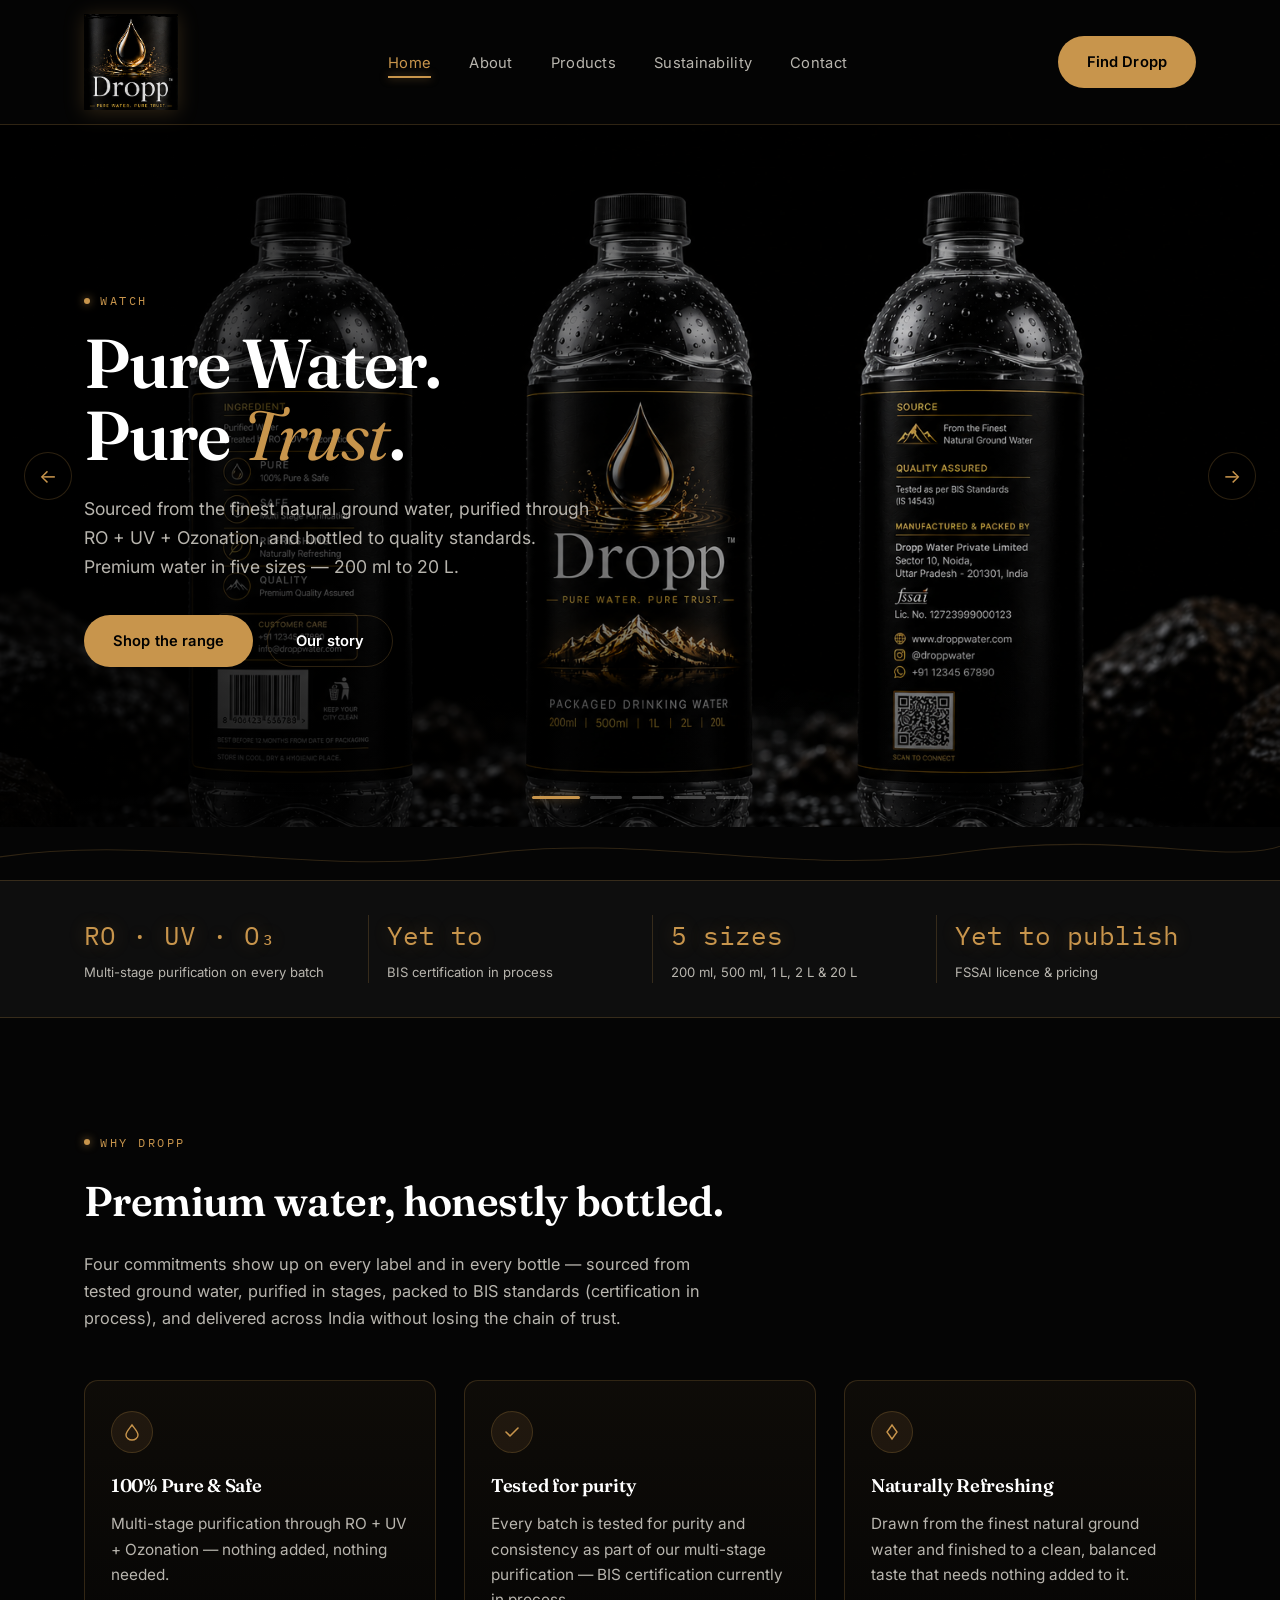
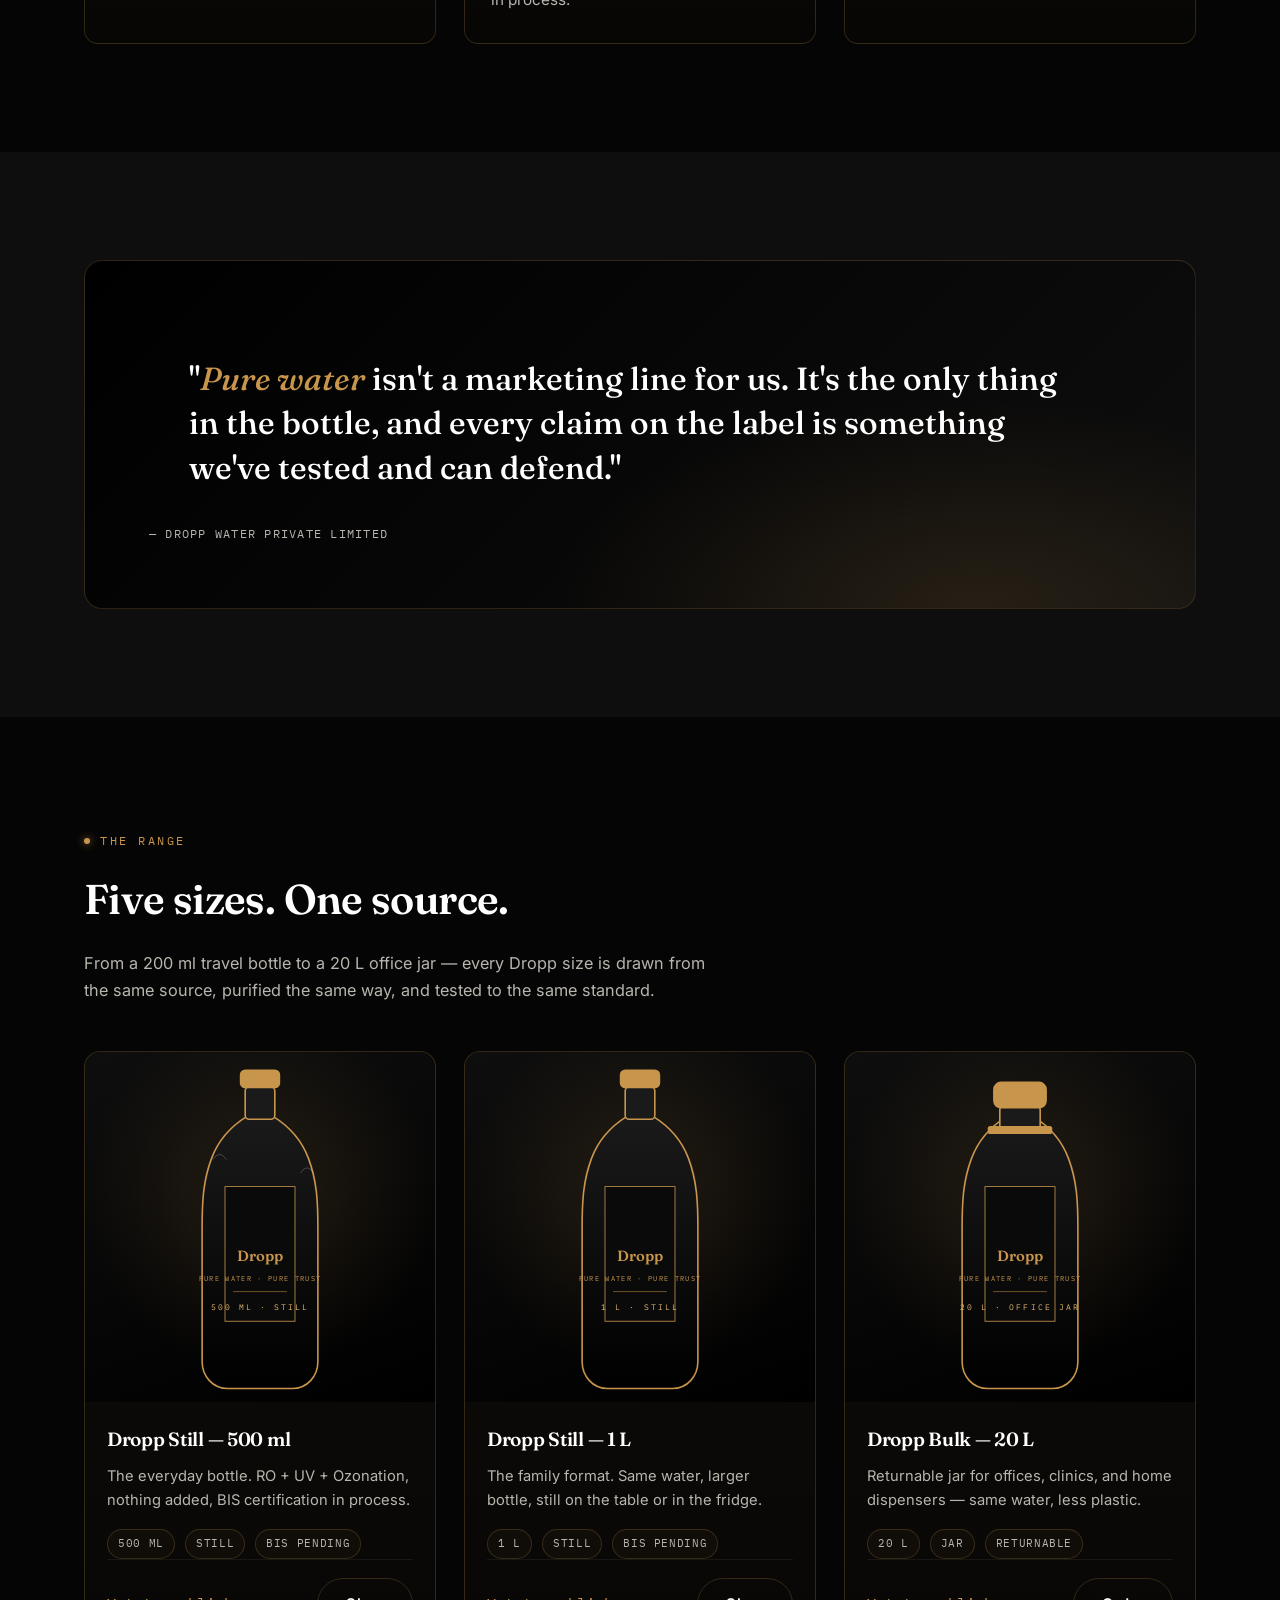
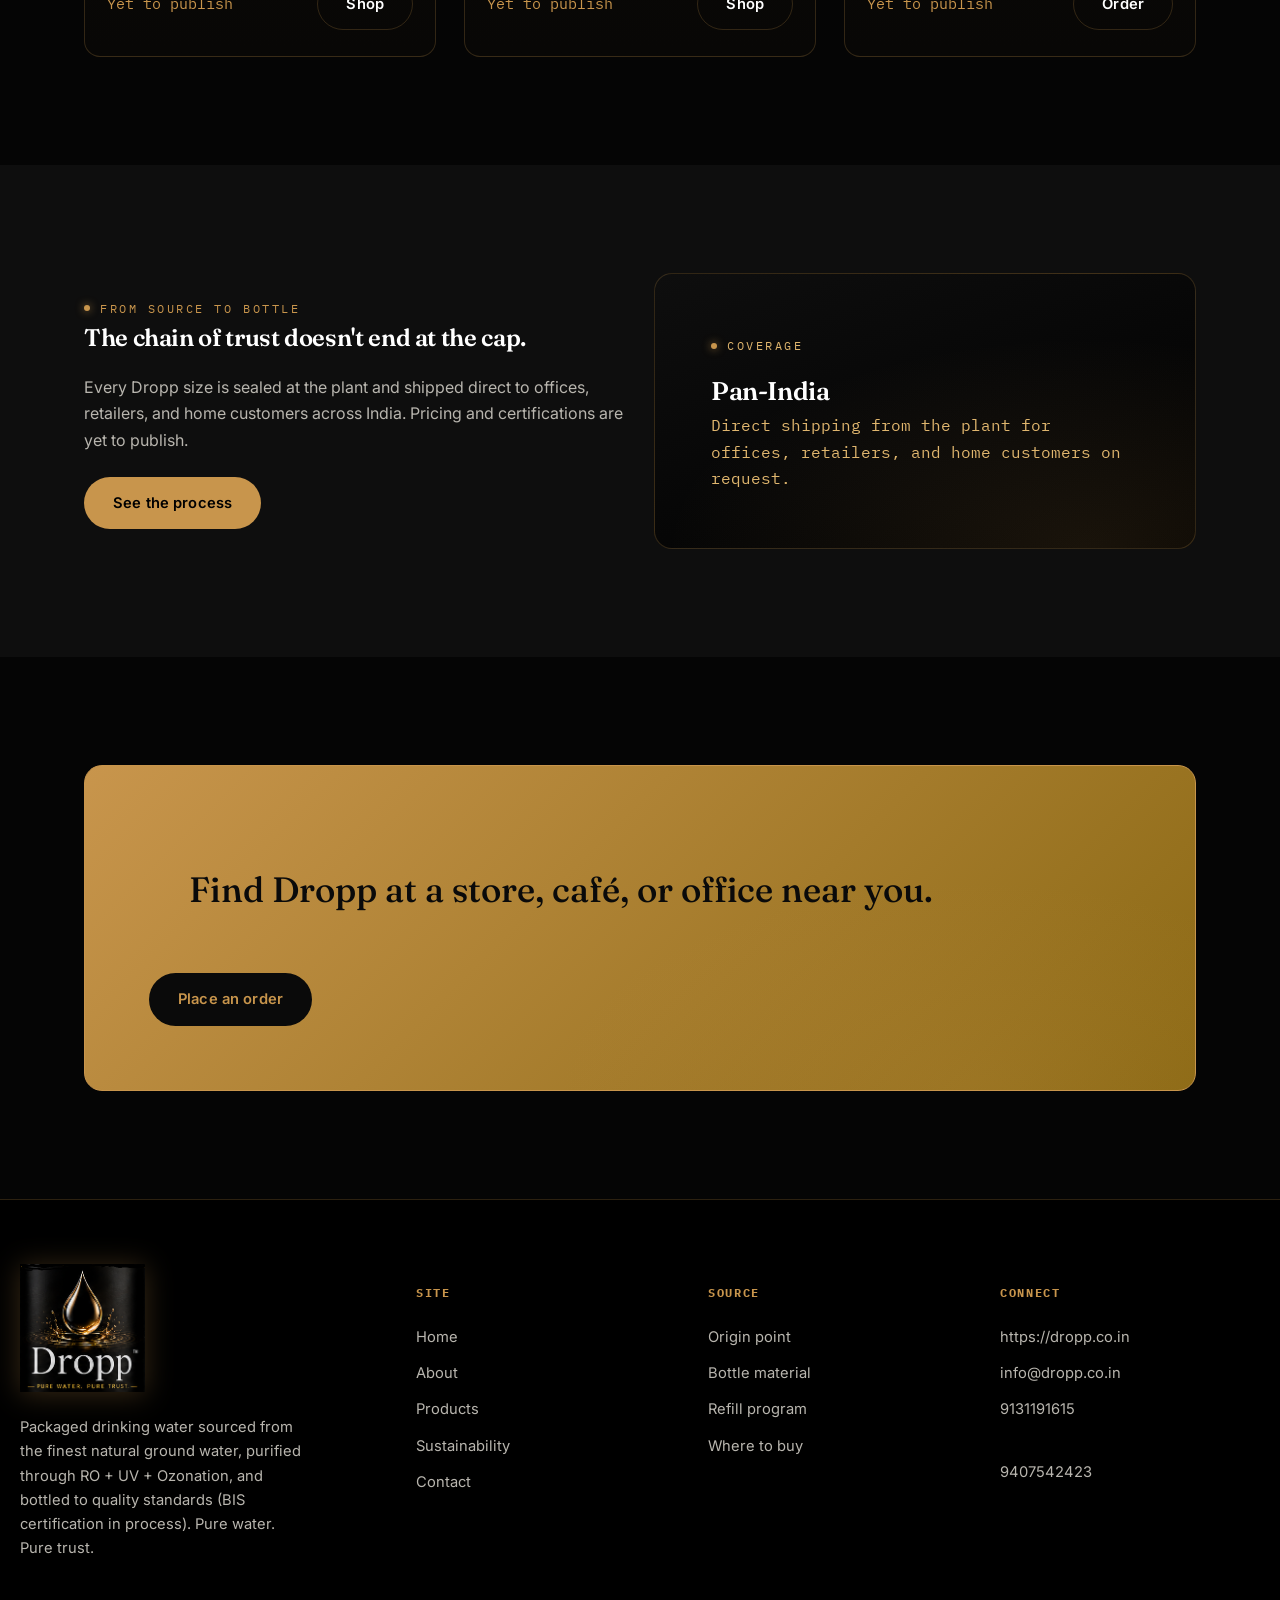
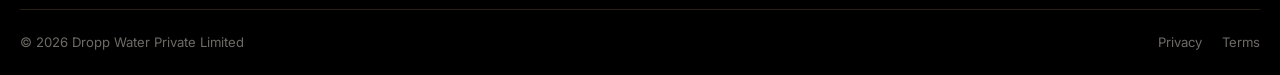
==== commit 2e53a42c: "Add files via upload" ====
--- a/index.html
+++ b/index.html
@@ -35,19 +35,39 @@
   <!-- HERO SLIDER -->
   <section class="hero-slider" aria-roledescription="carousel" aria-label="Featured highlights">
 
-    <!-- Slide 1: Bottle product image -->
-    <div class="slide active" role="group" aria-label="Slide 1 of 4">
+    <!-- Slide 1: Video Ad -->
+    <div class="slide slide-video active" role="group" aria-label="Slide 1 of 5">
+      <div class="slide-bg slide-video-bg">
+        <video class="slide-video-el" autoplay muted loop playsinline preload="auto" poster="image/bottles.png">
+          <source src="image/ad1.mp4" type="video/mp4">
+        </video>
+      </div>
+      <div class="wrap slide-inner">
+        <div class="slide-content">
+          <span class="eyebrow">Watch</span>
+          <h1>Pure Water.<br>Pure <em>Trust</em>.</h1>
+          <p class="lede">Sourced from the finest natural ground water, purified through RO + UV + Ozonation, and bottled to quality standards. Premium water in five sizes — 200&nbsp;ml to 20&nbsp;L.</p>
+          <div class="hero-actions">
+            <a href="products.html" class="btn btn-primary">Shop the range</a>
+            <a href="about.html" class="btn btn-ghost">Our story</a>
+          </div>
+        </div>
+      </div>
+    </div>
+
+    <!-- Slide 2: Bottle product image -->
+    <div class="slide" role="group" aria-label="Slide 2 of 5">
       <div class="slide-bg">
         <img src="image/bottles.png" alt="Dropp water bottles, premium packaged drinking water">
       </div>
       <div class="wrap slide-inner">
         <div class="slide-content">
           <span class="eyebrow">Packaged Drinking Water</span>
-          <h1>Pure Water.<br>Pure <em>Trust</em>.</h1>
-          <p class="lede">Sourced from the finest natural ground water, purified through RO + UV + Ozonation, and bottled to quality standards (BIS certification in process). Premium water in five sizes — 200&nbsp;ml to 20&nbsp;L.</p>
+          <h1>From the<br><em>Finest Source</em>.</h1>
+          <p class="lede">Every Dropp bottle is drawn from tested natural ground water and finished to a standard you can taste. Premium water in five sizes — 200&nbsp;ml to 20&nbsp;L.</p>
           <div class="hero-actions">
             <a href="products.html" class="btn btn-primary">Shop the range</a>
-            <a href="about.html" class="btn btn-ghost">Our story</a>
+            <a href="contact.html" class="btn btn-ghost">Place an order</a>
           </div>
         </div>
         <div class="slide-art" aria-hidden="true">
@@ -59,8 +79,8 @@
       </div>
     </div>
 
-    <!-- Slide 2: Multi-stage purification -->
-    <div class="slide" role="group" aria-label="Slide 2 of 4">
+    <!-- Slide 3: Multi-stage purification -->
+    <div class="slide" role="group" aria-label="Slide 3 of 5">
       <div class="slide-bg gradient"></div>
       <div class="wrap slide-inner">
         <div class="slide-content">
@@ -78,8 +98,8 @@
       </div>
     </div>
 
-    <!-- Slide 3: Source -->
-    <div class="slide" role="group" aria-label="Slide 3 of 4">
+    <!-- Slide 4: Source -->
+    <div class="slide" role="group" aria-label="Slide 4 of 5">
       <div class="slide-bg gradient"></div>
       <div class="wrap slide-inner">
         <div class="slide-content">
@@ -115,8 +135,8 @@
       </div>
     </div>
 
-    <!-- Slide 4: Sizes -->
-    <div class="slide" role="group" aria-label="Slide 4 of 4">
+    <!-- Slide 5: Sizes -->
+    <div class="slide" role="group" aria-label="Slide 5 of 5">
       <div class="slide-bg">
         <img src="image/bottles.png" alt="Dropp bottle range">
       </div>
@@ -147,6 +167,7 @@
       <button aria-label="Go to slide 2"></button>
       <button aria-label="Go to slide 3"></button>
       <button aria-label="Go to slide 4"></button>
+      <button aria-label="Go to slide 5"></button>
     </div>
   </section>
 
--- a/styles.css
+++ b/styles.css
@@ -177,20 +177,26 @@
   border:1px solid var(--line);
   border-radius:50%;
   width:42px; height:42px;
+  min-width:42px; min-height:42px;
   align-items:center;
   justify-content:center;
   cursor:pointer;
+  padding:0;
+  position:relative;
+  z-index:60;
+  flex-shrink:0;
 }
 .menu-toggle span, .menu-toggle span::before, .menu-toggle span::after{
   content:"";
   display:block;
-  width:16px; height:1.5px;
+  width:18px; height:2px;
   background:var(--ink);
   position:relative;
   transition:transform .25s ease, opacity .25s ease;
-}
-.menu-toggle span::before{ position:absolute; top:-5px; }
-.menu-toggle span::after{ position:absolute; top:5px; }
+  border-radius:2px;
+}
+.menu-toggle span::before{ position:absolute; top:-6px; left:0; }
+.menu-toggle span::after{ position:absolute; top:6px; left:0; }
 
 /* ---------- buttons ---------- */
 .btn{
@@ -311,6 +317,20 @@
     linear-gradient(90deg, rgba(0,0,0,0.85) 0%, rgba(0,0,0,0.55) 40%, rgba(0,0,0,0.2) 70%, rgba(0,0,0,0.45) 100%),
     linear-gradient(180deg, rgba(0,0,0,0.4) 0%, transparent 30%, transparent 70%, rgba(0,0,0,0.6) 100%);
 }
+
+/* Video slide */
+.hero-slider .slide-video-bg{
+  background:#000;
+}
+.hero-slider .slide-video-el{
+  position:absolute;
+  inset:0;
+  width:100%;
+  height:100%;
+  object-fit:cover;
+  object-position:center;
+  display:block;
+}
 .hero-slider .slide-bg.gradient{
   background:
     radial-gradient(900px 500px at 70% 50%, rgba(200,149,76,0.18), transparent 60%),
@@ -808,6 +828,36 @@
   .logo img{ height:80px; max-width:200px; }
   .foot-brand .logo img{ height:110px; max-width:280px; }
 
+  .menu-toggle{ display:flex !important; width:44px; height:44px; min-width:44px; min-height:44px; }
+
+  nav.main-nav{
+    position:fixed;
+    top:104px; left:0; right:0;
+    max-height:calc(100vh - 104px);
+    background:var(--bg);
+    transform:translateY(-110%);
+    transition:transform .35s ease, visibility .35s;
+    padding:24px var(--pad);
+    border-top:1px solid var(--line);
+    overflow-y:auto;
+    z-index:55;
+    visibility:hidden;
+    pointer-events:none;
+  }
+  nav.main-nav.open{
+    transform:translateY(0);
+    visibility:visible;
+    pointer-events:auto;
+  }
+  nav.main-nav ul{ flex-direction:column; gap:0; }
+  nav.main-nav a{
+    display:block;
+    padding:14px 0;
+    font-size:1.05rem;
+    border-bottom:1px solid var(--line-soft);
+  }
+  .header-actions .btn{ display:none; }
+
   .hero-slider{ min-height:560px; }
   .hero-slider .slide-inner{
     grid-template-columns:1fr;
@@ -853,18 +903,27 @@
   .logo img{ height:64px; max-width:160px; }
   .foot-brand .logo img{ height:96px; max-width:240px; }
 
-  .menu-toggle{ display:flex; width:44px; height:44px; }
+  .menu-toggle{ display:flex !important; width:44px; height:44px; min-width:44px; min-height:44px; }
 
   nav.main-nav{
-    position:fixed; inset:88px 0 0 0;
+    position:fixed;
+    top:88px; left:0; right:0;
+    max-height:calc(100vh - 88px);
     background:var(--bg);
     transform:translateY(-110%);
-    transition:transform .3s ease;
+    transition:transform .35s ease, visibility .35s;
     padding:20px var(--pad);
     border-top:1px solid var(--line);
     overflow-y:auto;
+    z-index:55;
+    visibility:hidden;
+    pointer-events:none;
   }
-  nav.main-nav.open{ transform:translateY(0); }
+  nav.main-nav.open{
+    transform:translateY(0);
+    visibility:visible;
+    pointer-events:auto;
+  }
   nav.main-nav ul{ flex-direction:column; gap:0; }
   nav.main-nav a{
     display:block;
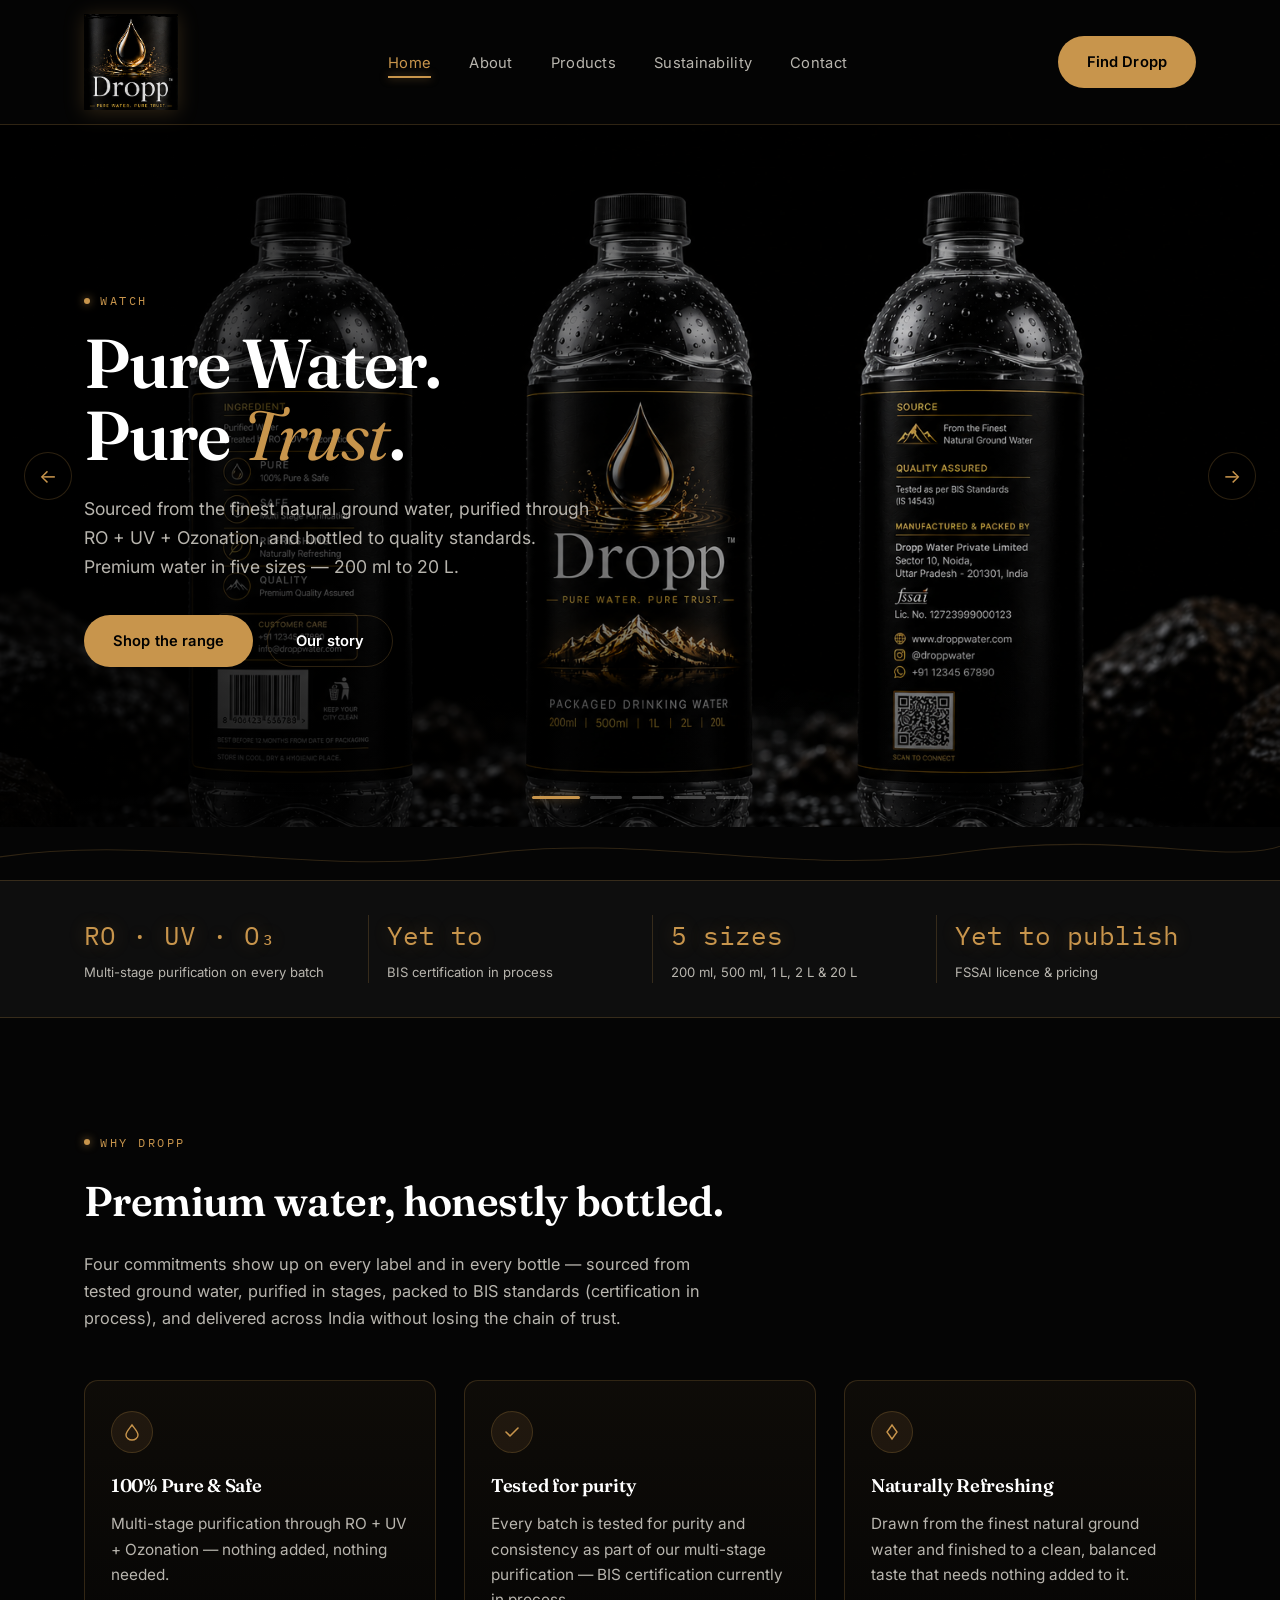
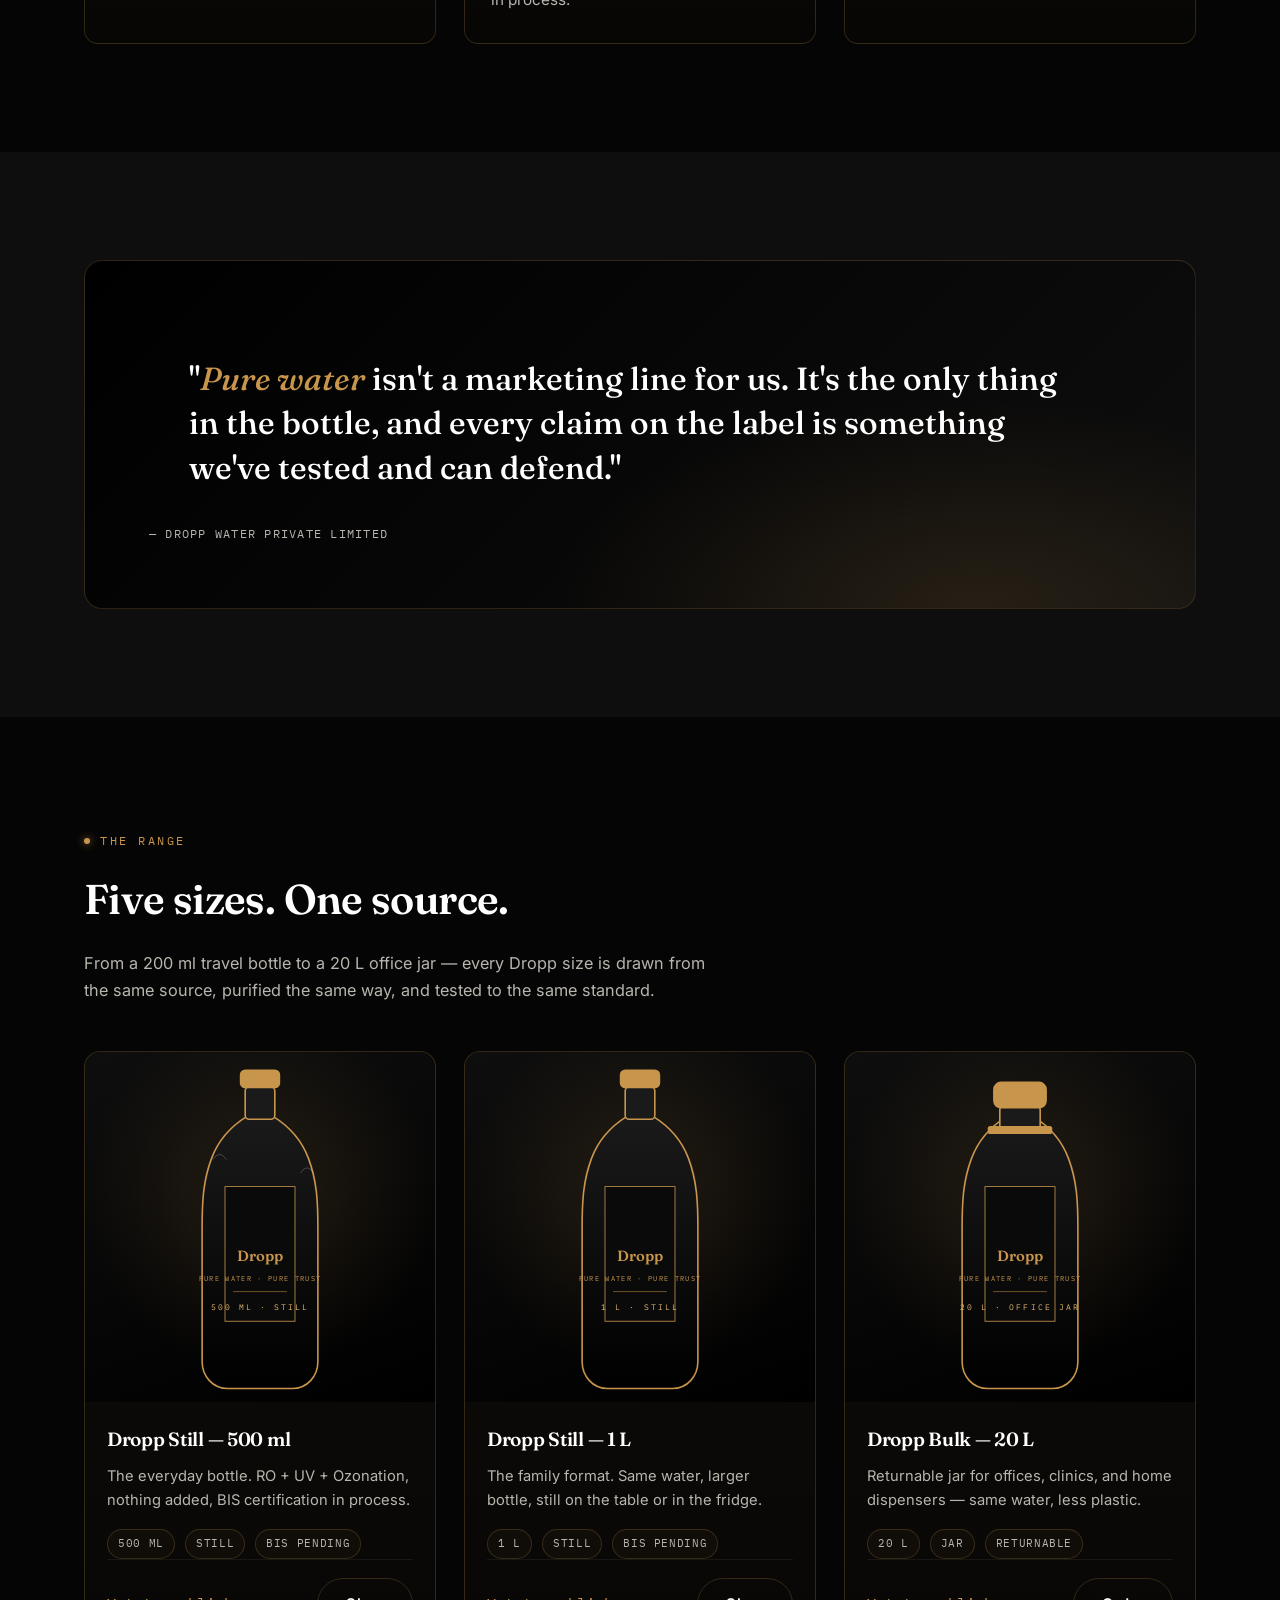
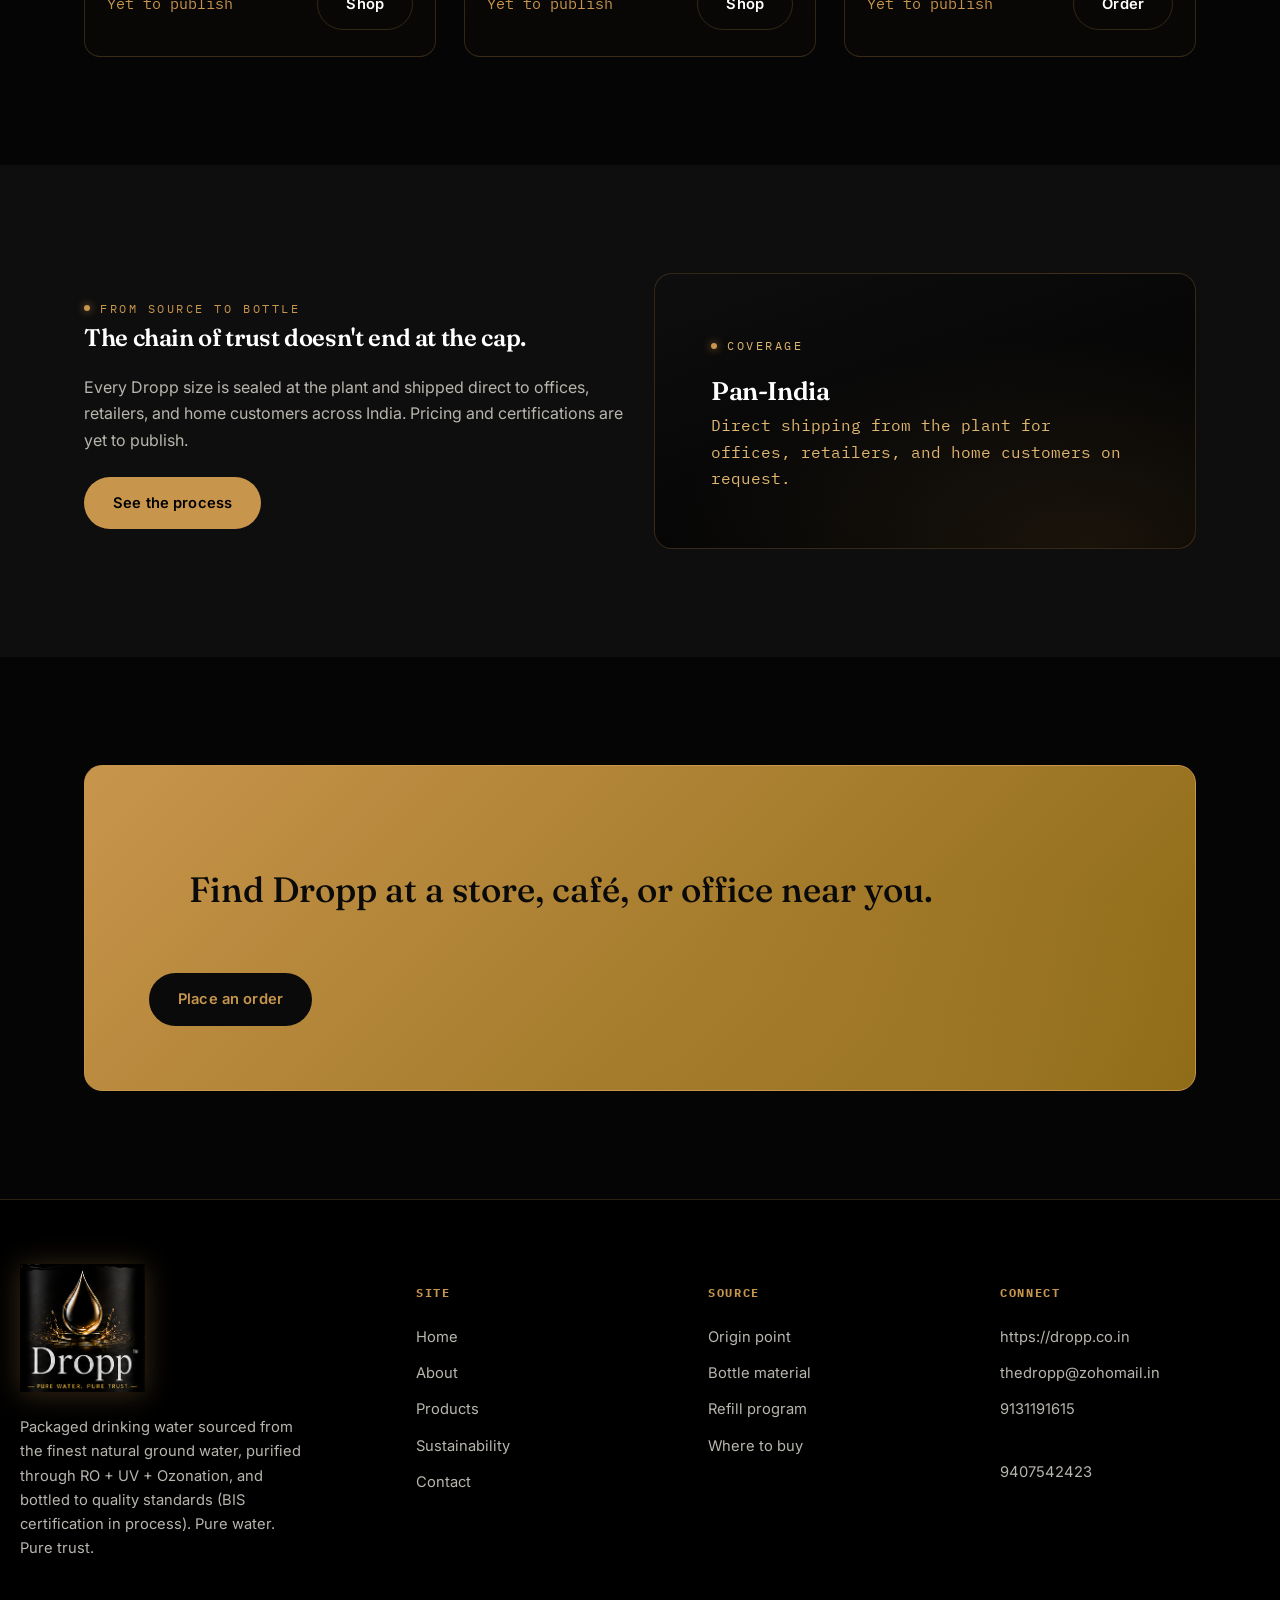
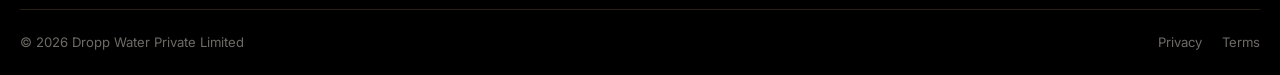
==== commit 1d1127df: "Add files via upload" ====
--- a/index.html
+++ b/index.html
@@ -392,7 +392,7 @@
       <div class="foot-col">
         <h5>Connect</h5>
         <a href="https://dropp.co.in" target="_blank" rel="noopener">https://dropp.co.in</a>
-        <a href="mailto:info@dropp.co.in">info@dropp.co.in</a>
+        <a href="mailto:thedropp@zohomail.in">thedropp@zohomail.in</a>
         <a href="tel:9131191615">9131191615</a><br><a href="tel:9407542423">9407542423</a>
       </div>
     </div>
--- a/styles.css
+++ b/styles.css
@@ -390,6 +390,7 @@
 }
 .hero-slider .slide-art img.slide-logo{
   max-height:380px;
+  width:auto;
   filter:drop-shadow(0 16px 40px rgba(200,149,76,0.25));
 }
 .hero-slider .slide-art .gold-emblem{
@@ -932,16 +933,18 @@
     border-bottom:1px solid var(--line-soft);
   }
 
-  .hero-slider{ min-height:520px; padding-bottom:80px; }
+  .hero-slider{ min-height:560px; padding-bottom:80px; }
   .hero-slider .slide-inner{
     position:relative;
     z-index:2;
     padding-top:32px;
     padding-bottom:32px;
   }
-  .hero-slider .slide{ min-height:480px; }
+  .hero-slider .slide{ min-height:520px; }
   .hero-slider .slide-bg{ opacity:0.35; }
-  .hero-slider .slide-art img{ max-height:240px; }
+  .hero-slider .slide-art img{ max-height:220px; }
+  .hero-slider .slide-art img.slide-logo{ max-height:160px; }
+  .hero-slider .slide-art svg{ max-width:280px; max-height:200px; }
   .hero-slider h1{ font-size:clamp(1.75rem,8vw,2.4rem); line-height:1.08; }
   .hero-slider .lede{ font-size:0.96rem; margin-top:16px; }
   .hero-slider .hero-actions{ margin-top:24px; gap:10px; }
